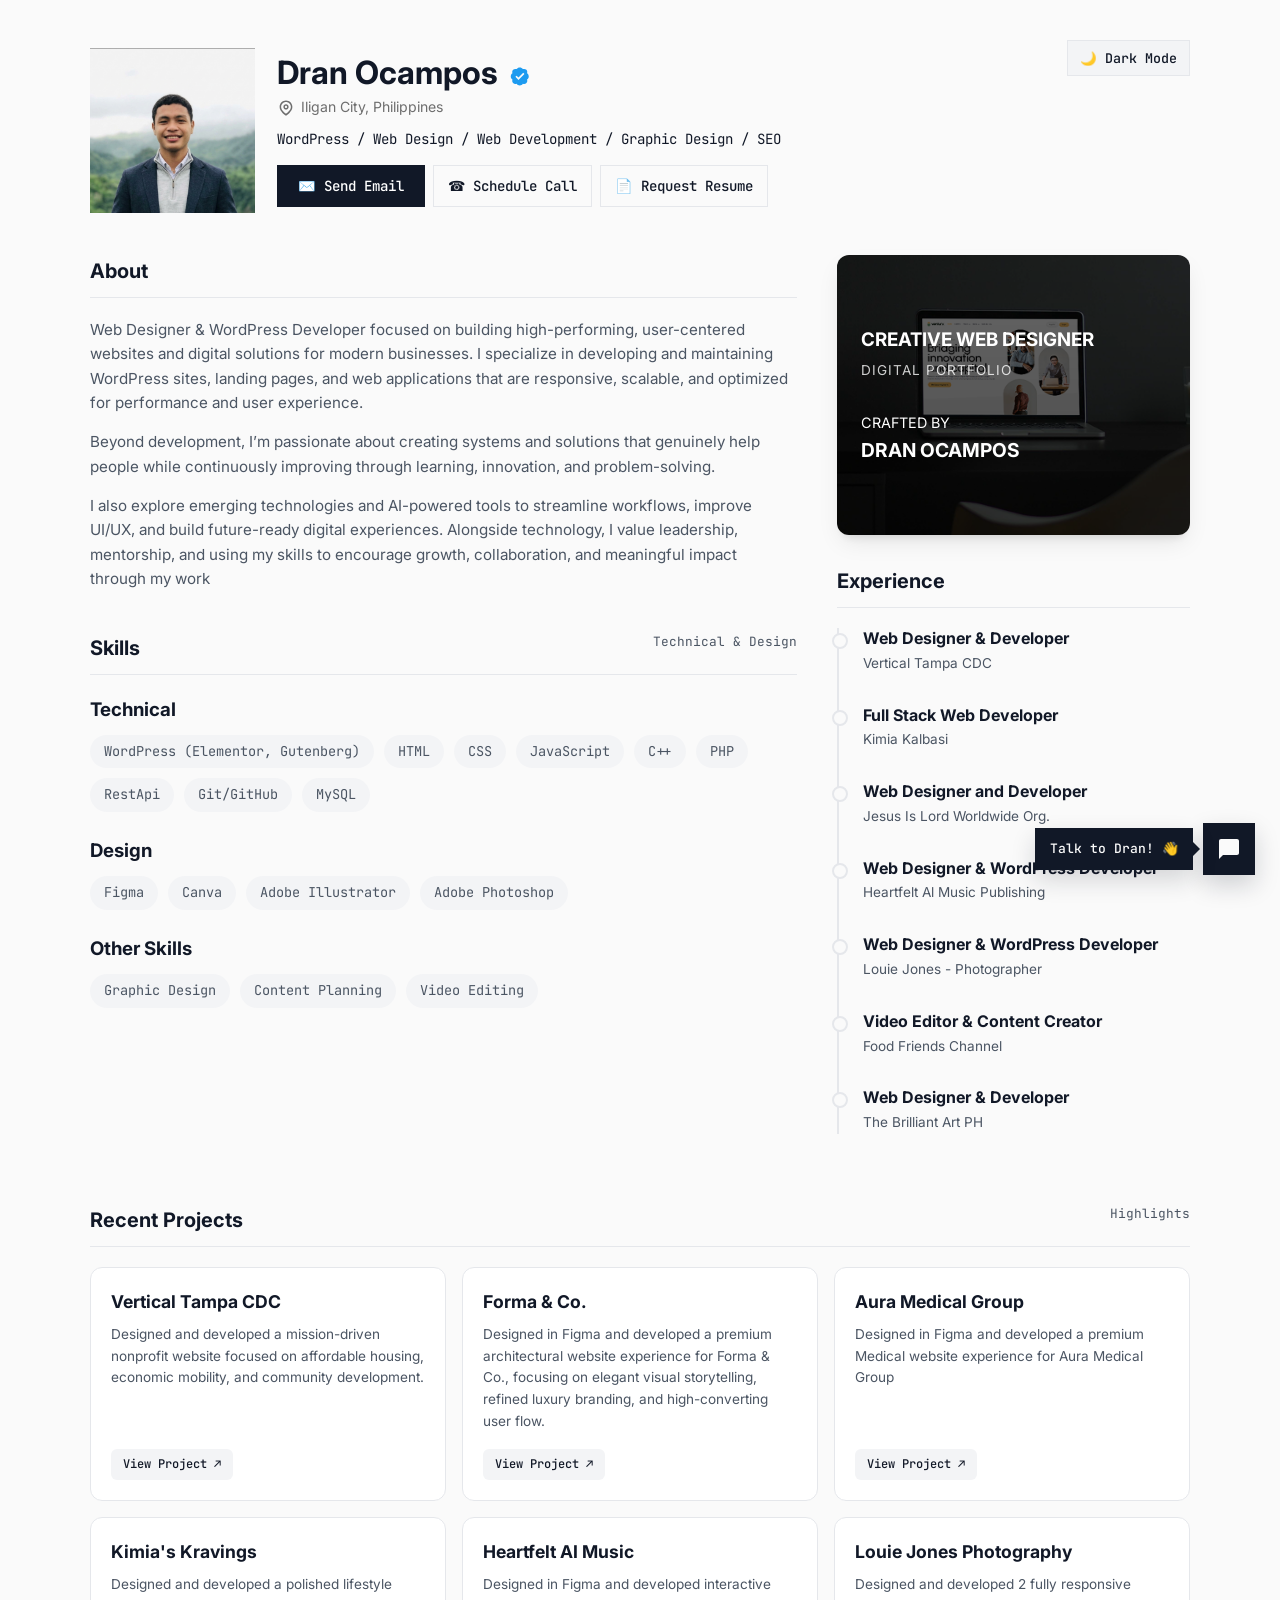
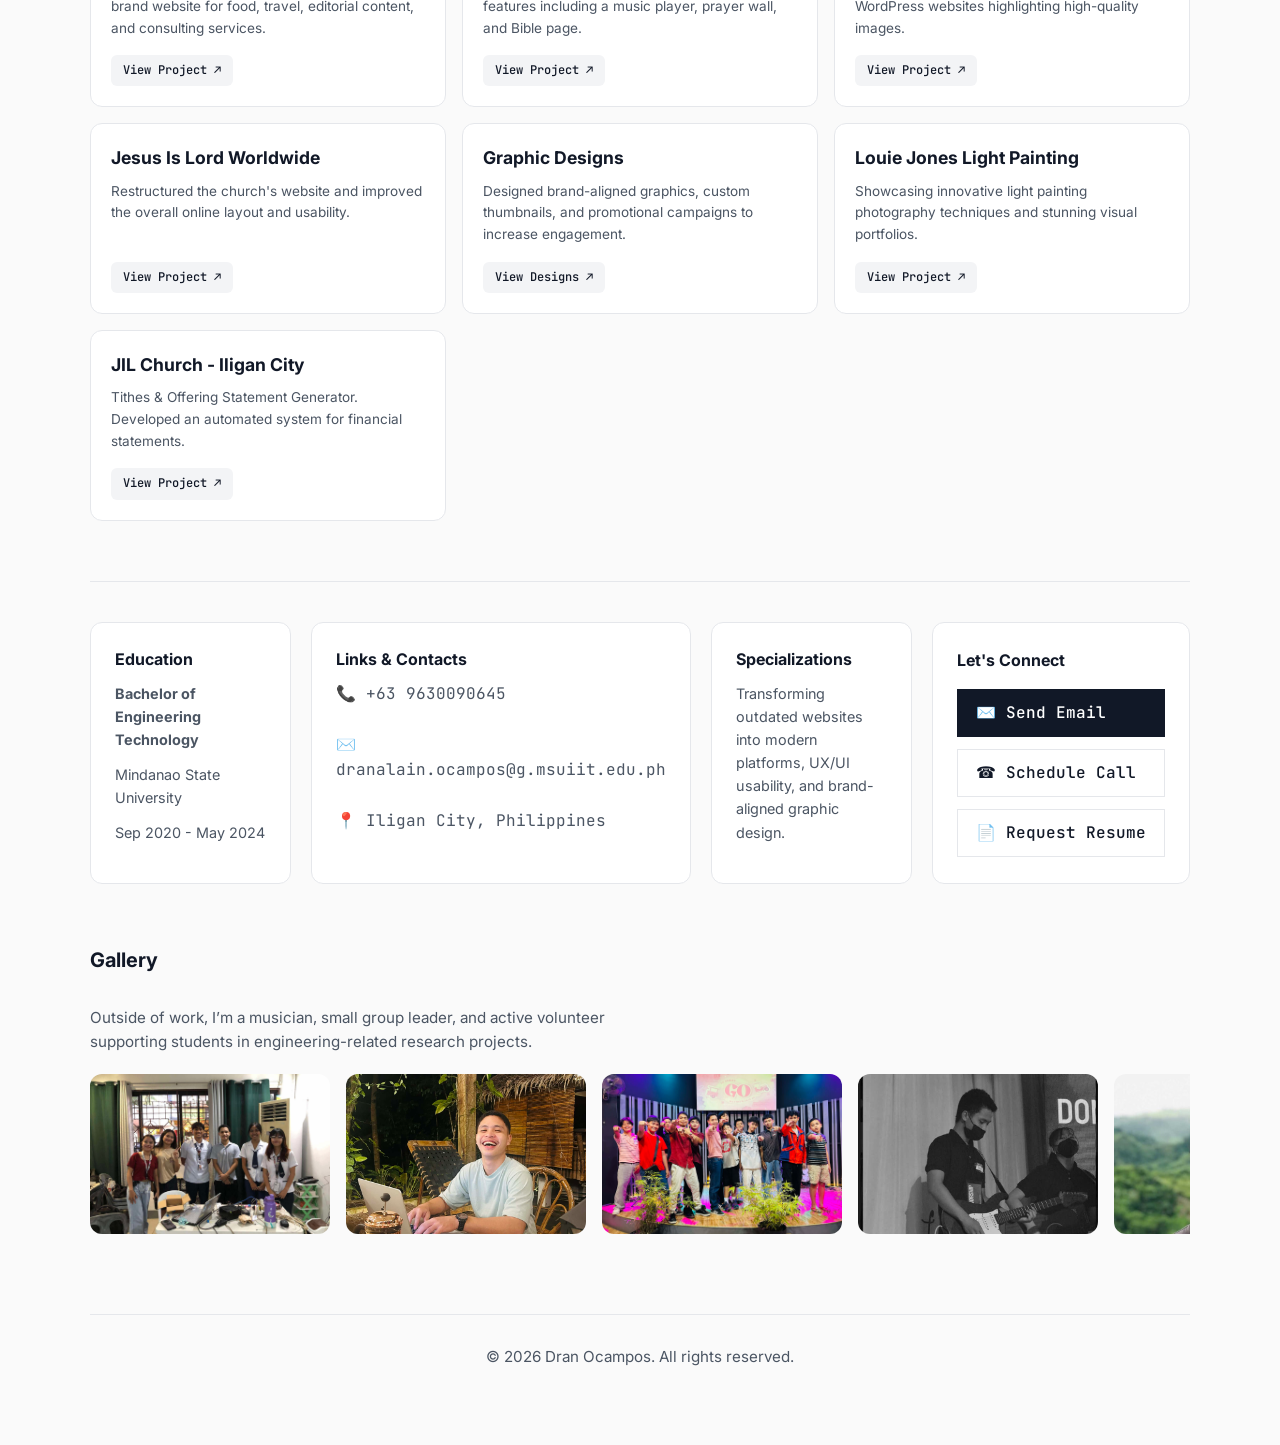
==== index.html @ 8424f21e "Update portfolio projects and experience" ====
<!doctype html>
<html lang="en" data-theme="light">
  <head>
    <meta charset="UTF-8" />
    <meta name="viewport" content="width=device-width, initial-scale=1.0" />
    <title>Dran Ocampos - Portfolio</title>
    <link rel="preconnect" href="https://fonts.googleapis.com" />
    <link rel="preconnect" href="https://fonts.gstatic.com" crossorigin />
    <link
      rel="stylesheet"
      href="https://fonts.googleapis.com/css2?family=Inter:wght@400;500;700&family=JetBrains+Mono:wght@400;500;700&display=swap"
    />
    <link rel="stylesheet" href="css/style.css" />
    <link rel="icon" type="image/png" href="favicon.png" />
    <style>
      /* --- Modal Styles --- */
      .modal {
        display: none;
        position: fixed;
        z-index: 2000;
        left: 0;
        top: 0;
        width: 100%;
        height: 100%;
        background-color: rgba(0, 0, 0, 0.6);
        backdrop-filter: blur(4px);
        align-items: center;
        justify-content: center;
      }
      .modal-content {
        background-color: #ffffff;
        color: #333333;
        margin: auto;
        padding: 24px;
        border-radius: 12px;
        width: 90%;
        max-width: 800px;
        box-shadow: 0 10px 25px rgba(0, 0, 0, 0.2);
        position: relative;
        animation: modalFadeIn 0.3s ease-out;
      }
      @keyframes modalFadeIn {
        from {
          opacity: 0;
          transform: translateY(-20px);
        }
        to {
          opacity: 1;
          transform: translateY(0);
        }
      }
      .close-modal {
        position: absolute;
        right: 20px;
        top: 15px;
        font-size: 28px;
        font-weight: 700;
        cursor: pointer;
        color: #888;
        transition: color 0.2s;
      }
      .close-modal:hover {
        color: #111;
      }
      .pdf-container {
        margin: 20px 0;
        border: 1px solid #eaeaea;
        border-radius: 8px;
        overflow: hidden;
        background: #f9f9f9;
      }
      .modal-actions {
        display: flex;
        justify-content: center;
        margin-top: 15px;
      }

      /* Dark mode support for modal */
      [data-theme="dark"] .modal-content {
        background-color: #1e1e1e;
        color: #f1f1f1;
        border: 1px solid #333;
      }
      [data-theme="dark"] .close-modal {
        color: #aaa;
      }
      [data-theme="dark"] .close-modal:hover {
        color: #fff;
      }
      [data-theme="dark"] .pdf-container {
        border-color: #333;
      }

      /* --- MOBILE RESPONSIVENESS FIXES --- */
      @media (max-width: 768px) {
        /* 1. Profile Header - Match Reference Image Layout */
        .header-profile {
          display: flex !important;
          flex-direction: row !important;
          align-items: flex-start !important;
          text-align: left !important;
          padding: 45px 15px 20px 15px !important; /* Top padding for theme button */
          position: relative !important;
          gap: 15px !important;
        }

        .theme-toggle {
          position: absolute !important;
          top: 10px !important;
          right: 15px !important;
          font-size: 12px !important;
          padding: 6px 10px !important;
        }

        #profile-pic {
          width: 110px !important;
          height: 110px !important;
          margin: 0 !important;
          flex-shrink: 0 !important;
          border-radius: 0 !important;
          object-fit: cover !important;
        }

        .profile-info {
          flex: 1 !important;
          display: flex !important;
          flex-direction: column !important;
          min-width: 0 !important; /* Prevent text from blowing out the flex container */
        }

        .profile-info h1 {
          font-size: 1.4rem !important;
          margin: 0 0 4px 0 !important;
          display: flex !important;
          align-items: center !important;
          gap: 4px !important;
          flex-wrap: wrap !important;
        }

        .location-container {
          justify-content: flex-start !important;
          font-size: 0.85rem !important;
          margin-bottom: 6px !important;
        }

        .titles {
          font-size: 0.8rem !important;
          margin-bottom: 12px !important;
          line-height: 1.4 !important;
        }

        /* Buttons matching the image flow */
        .action-buttons {
          display: flex !important;
          flex-direction: row !important;
          flex-wrap: wrap !important; /* Wrap them neatly if screen is tiny */
          gap: 6px !important;
          margin: 0 !important;
          width: 100% !important;
          justify-content: flex-start !important;
        }

        .action-buttons .btn {
          width: auto !important;
          flex: 1 1 auto !important;
          font-size: 0.75rem !important;
          padding: 6px 10px !important;
          white-space: nowrap !important;
          display: flex !important;
          align-items: center !important;
          justify-content: center !important;
        }

        /* 2. Chatbot Mobile Fixes */
        #chat-widget-wrapper {
          bottom: 15px !important;
          right: 15px !important;
        }

        #chat-container {
          position: fixed !important;
          width: calc(100% - 30px) !important;
          right: 15px !important;
          left: 15px !important;
          bottom: 80px !important;
          height: 60vh !important;
          max-height: 450px !important;
          border-radius: 12px !important;
          box-shadow: 0 5px 25px rgba(0, 0, 0, 0.2) !important;
        }

        #chat-container[style*="display: block"] {
          display: flex !important;
          flex-direction: column !important;
        }

        #chat-box {
          flex: 1 !important;
          overflow-y: auto !important;
          padding: 15px !important;
        }

        #chat-input-area {
          display: flex !important;
          padding: 10px !important;
          background: #fff !important;
          border-radius: 0 0 12px 12px !important;
        }

        #chat-input-area input {
          flex: 1 !important;
          width: 100% !important;
        }

        /* 3. General Grid Responsiveness */
        .main-grid {
          display: flex !important;
          flex-direction: column !important;
          gap: 30px !important;
        }

        .projects-grid,
        .bottom-grid,
        .gallery {
          display: grid !important;
          grid-template-columns: 1fr !important;
          gap: 20px !important;
        }
      }
    </style>
  </head>
  <body>
    <div class="container">
      <header class="header-profile animate-up">
        <button class="theme-toggle" id="theme-btn" onclick="toggleTheme()">
          🌙 Dark Mode
        </button>

        <img
          src="images/profile2.png"
          id="profile-pic"
          alt="Dran Ocampos"
          class="profile-img"
        />

        <div class="profile-info">
          <h1>
            <span class="name">Dran Ocampos</span>
            <span class="verified-badge">
              <svg
                viewBox="0 0 24 24"
                aria-label="Verified account"
                class="badge-icon"
              >
                <g>
                  <path
                    d="M22.5 12.5c0-1.58-.8-2.95-2.03-3.76.54-1.48.27-3.13-.8-4.2s-2.72-1.34-4.2-.8c-.82-1.23-2.18-2.03-3.76-2.03s-2.95.8-3.76 2.03c-1.48-.54-3.13-.27-4.2.8s-1.34 2.72-.8 4.2c-1.23.82-2.03 2.18-2.03 3.76s.8 2.95 2.03 3.76c-.54 1.48-.27 3.13.8 4.2s2.72 1.34 4.2.8c.82 1.23 2.18 2.03 3.76 2.03s2.95-.8 3.76-2.03c1.48.54 3.13.27 4.2-.8s1.34-2.72.8-4.2c1.23-.82 2.03-2.18 2.03-3.76zm-12.33 4.22l-3.69-3.69 1.42-1.42 2.27 2.27 5.73-5.73 1.42 1.42-7.15 7.15z"
                  ></path>
                </g>
              </svg>
            </span>
          </h1>
          <div class="location-container">
            <svg viewBox="0 0 24 24" class="location-icon">
              <g>
                <path
                  d="M12 7c-1.93 0-3.5 1.57-3.5 3.5S10.07 14 12 14s3.5-1.57 3.5-3.5S13.93 7 12 7zm0 5c-.827 0-1.5-.673-1.5-1.5S11.173 9 12 9s1.5.673 1.5 1.5S12.827 12 12 12zm0-10c-4.687 0-8.5 3.813-8.5 8.5 0 5.967 7.661 11.147 7.986 11.363l.514.341.514-.341c.325-.216 7.986-5.396 7.986-11.363C20.5 5.813 16.687 2 12 2zm0 17.582c-1.916-1.44-6.5-5.208-6.5-9.082 0-3.584 2.916-6.5 6.5-6.5s6.5 2.916 6.5 6.5c0 3.874-4.584 7.642-6.5 9.082z"
                ></path>
              </g>
            </svg>
            <span>Iligan City, Philippines</span>
          </div>
          <div class="titles">
            WordPress / Web Design / Web Development / Graphic Design / SEO
          </div>

          <div class="action-buttons">
            <button
              class="btn btn-primary"
              onclick="
                window.location.href =
                  'mailto:dranalain.ocampos@g.msuiit.edu.ph'
              "
            >
              ✉️ Send Email
            </button>

            <button
              class="btn btn-outline"
              onclick="
                window.open('https://cal.com/dran-ocampos-n5j36a/30min?overlayCalendar=true')
              "
            >
              &#9742; Schedule Call
            </button>

            <button class="btn btn-outline" onclick="openResumeModal()">
              📄 Request Resume
            </button>
          </div>
        </div>
      </header>

      <main class="main-grid">
        <div class="left-col animate-up delay-1">
          <h2 class="section-title">About</h2>
          <p>
            Web Designer & WordPress Developer focused on building
            high-performing, user-centered websites and digital solutions for
            modern businesses. I specialize in developing and maintaining
            WordPress sites, landing pages, and web applications that are
            responsive, scalable, and optimized for performance and user
            experience.
          </p>
          <p>
            Beyond development, I’m passionate about creating systems and
            solutions that genuinely help people while continuously improving
            through learning, innovation, and problem-solving.
          </p>
          <p>
            I also explore emerging technologies and AI-powered tools to
            streamline workflows, improve UI/UX, and build future-ready digital
            experiences. Alongside technology, I value leadership, mentorship,
            and using my skills to encourage growth, collaboration, and
            meaningful impact through my work
          </p>
          <br />

          <h2 class="section-title">
            Skills <span class="view-all">Technical & Design</span>
          </h2>
          <h3>Technical</h3>
          <div class="tags-container">
            <span class="tag">WordPress (Elementor, Gutenberg)</span>
            <span class="tag">HTML</span>
            <span class="tag">CSS</span>
            <span class="tag">JavaScript</span>
            <span class="tag">C++</span>
            <span class="tag">PHP </span>
            <span class="tag">RestApi</span>
            <span class="tag">Git/GitHub</span>
            <span class="tag">MySQL</span>
          </div>

          <h3>Design</h3>
          <div class="tags-container">
            <span class="tag">Figma</span>
            <span class="tag">Canva</span>
            <span class="tag">Adobe Illustrator</span>
            <span class="tag">Adobe Photoshop</span>
          </div>

          <h3>Other Skills</h3>
          <div class="tags-container">
            <span class="tag">Graphic Design</span>
            <span class="tag">Content Planning</span>
            <span class="tag">Video Editing</span>
          </div>
        </div>

        <div class="right-col animate-up delay-2">
          <div
            style="
              background-image:
                linear-gradient(rgba(0, 0, 0, 0.6), rgba(0, 0, 0, 0.7)),
                url(&quot;Rectangle 8 .png&quot;);
              background-size: cover;
              background-position: center;
              height: 280px;
              display: flex;
              flex-direction: column;
              justify-content: center;
              color: #ffffff;
              padding: 0 24px;
              border-radius: 12px;
              margin-bottom: 30px;
              box-shadow: var(--shadow-hover);
              transition: transform 0.3s ease;
            "
          >
            <h3 style="color: #ffffff; margin-bottom: 5px">
              CREATIVE WEB DESIGNER
            </h3>
            <p
              style="
                color: #ffffff;
                opacity: 0.8;
                font-size: 0.85rem;
                letter-spacing: 1px;
                margin-bottom: 30px;
              "
            >
              DIGITAL PORTFOLIO
            </p>

            <p style="color: #ffffff; font-size: 0.9rem; margin-bottom: 0">
              CRAFTED BY<br /><strong style="font-size: 1.2rem"
                >DRAN OCAMPOS</strong
              >
            </p>
          </div>

          <h2 class="section-title">Experience</h2>
          <div class="timeline">
            <div class="timeline-item">
              <div class="timeline-header">
                <h4>Web Designer &amp; Developer</h4>
              </div>
              <p>Vertical Tampa CDC</p>
            </div>
            <div class="timeline-item">
              <div class="timeline-header">
                <h4>Full Stack Web Developer</h4>
              </div>
              <p>Kimia Kalbasi</p>
            </div>
            <div class="timeline-item">
              <div class="timeline-header">
                <h4>Web Designer and Developer</h4>
              </div>
              <p>Jesus Is Lord Worldwide Org.</p>
            </div>
            <div class="timeline-item">
              <div class="timeline-header">
                <h4>Web Designer & WordPress Developer</h4>
              </div>
              <p>Heartfelt Al Music Publishing</p>
            </div>
            <div class="timeline-item">
              <div class="timeline-header">
                <h4>Web Designer & WordPress Developer</h4>
              </div>
              <p>Louie Jones - Photographer</p>
            </div>
            <div class="timeline-item">
              <div class="timeline-header">
                <h4>Video Editor & Content Creator</h4>
              </div>
              <p>Food Friends Channel</p>
            </div>
            <div class="timeline-item">
              <div class="timeline-header">
                <h4>Web Designer &amp; Developer</h4>
              </div>
              <p>The Brilliant Art PH</p>
            </div>
          </div>
        </div>
      </main>

      <section class="full-width-section animate-up delay-3">
        <h2 class="section-title">
          Recent Projects <span class="view-all">Highlights</span>
        </h2>
        <div class="projects-grid">
          <a
            href="https://verticaltampacdc.com/"
            target="_blank"
            class="project-card"
          >
            <h4>Vertical Tampa CDC</h4>
            <p>
              Designed and developed a mission-driven nonprofit website focused
              on affordable housing, economic mobility, and community
              development.
            </p>
            <span class="project-link">View Project ↗</span>
          </a>

          <a
            href="https://forma-neon.vercel.app/"
            target="_blank"
            class="project-card"
          >
            <h4>Forma & Co.</h4>
            <p>
              Designed in Figma and developed a premium architectural website
              experience for Forma & Co., focusing on elegant visual
              storytelling, refined luxury branding, and high-converting user
              flow.
            </p>
            <span class="project-link">View Project ↗</span>
          </a>

          <a
            href="https://auramedicalgroup.vercel.app/"
            target="_blank"
            class="project-card"
          >
            <h4>Aura Medical Group</h4>
            <p>
              Designed in Figma and developed a premium Medical website
              experience for Aura Medical Group
            </p>
            <span class="project-link">View Project ↗</span>
          </a>

          <a
            href="https://www.kimiaskravings.com/"
            target="_blank"
            class="project-card"
          >
            <h4>Kimia's Kravings</h4>
            <p>
              Designed and developed a polished lifestyle brand website for
              food, travel, editorial content, and consulting services.
            </p>
            <span class="project-link">View Project ↗</span>
          </a>

          <a
            href="https://heart-feltpublishing.com/"
            target="_blank"
            class="project-card"
          >
            <h4>Heartfelt AI Music</h4>
            <p>
              Designed in Figma and developed interactive features including a
              music player, prayer wall, and Bible page.
            </p>
            <span class="project-link">View Project ↗</span>
          </a>

          <a
            href="https://louiejonesphotography.com/"
            target="_blank"
            class="project-card"
          >
            <h4>Louie Jones Photography</h4>
            <p>
              Designed and developed 2 fully responsive WordPress websites
              highlighting high-quality images.
            </p>
            <span class="project-link">View Project ↗</span>
          </a>

          <a
            href="https://jilworldwide.org/"
            target="_blank"
            class="project-card"
          >
            <h4>Jesus Is Lord Worldwide</h4>
            <p>
              Restructured the church's website and improved the overall online
              layout and usability.
            </p>
            <span class="project-link">View Project ↗</span>
          </a>

          <a href="graphicdesign.html" target="_blank" class="project-card">
            <h4>Graphic Designs</h4>
            <p>
              Designed brand-aligned graphics, custom thumbnails, and
              promotional campaigns to increase engagement.
            </p>
            <span class="project-link">View Designs ↗</span>
          </a>

          <a
            href="https://louiejones.com/collections"
            target="_blank"
            class="project-card"
          >
            <h4>Louie Jones Light Painting</h4>
            <p>
              Showcasing innovative light painting photography techniques and
              stunning visual portfolios.
            </p>
            <span class="project-link">View Project ↗</span>
          </a>

          <a
            href="https://dranocampo.com/"
            target="_blank"
            class="project-card"
          >
            <h4>JIL Church - Iligan City</h4>
            <p>
              Tithes & Offering Statement Generator. Developed an automated
              system for financial statements.
            </p>
            <span class="project-link">View Project ↗</span>
          </a>
        </div>
      </section>

      <div class="bottom-grid animate-up delay-4">
        <div class="bottom-card">
          <h4>Education</h4>
          <ul>
            <li><strong>Bachelor of Engineering Technology</strong></li>
            <li>Mindanao State University</li>
            <li>Sep 2020 - May 2024</li>
          </ul>
        </div>
        <div class="bottom-card">
          <h4>Links & Contacts</h4>
          <ul class="bottom-contact-list">
            <li>📞 +63 9630090645</li>
            <li>
              <a href="mailto:dranalain.ocampos@g.msuiit.edu.ph"
                >✉️ dranalain.ocampos@g.msuiit.edu.ph</a
              >
            </li>
            <li>📍 Iligan City, Philippines</li>
          </ul>
        </div>
        <div class="bottom-card">
          <h4>Specializations</h4>
          <p style="font-size: 0.9rem; margin-top: 10px">
            Transforming outdated websites into modern platforms, UX/UI
            usability, and brand-aligned graphic design.
          </p>
        </div>
        <div
          class="bottom-card"
          style="display: flex; flex-direction: column; justify-content: center"
        >
          <h4 style="margin-bottom: 15px">Let's Connect</h4>
          <div class="bottom-connect-actions">
            <button
              class="btn btn-primary"
              onclick="
                window.location.href =
                  'mailto:dranalain.ocampos@g.msuiit.edu.ph'
              "
            >
              ✉️ Send Email
            </button>

            <button
              class="btn btn-outline"
              onclick="
                window.open('https://cal.com/dran-ocampos-n5j36a/30min?overlayCalendar=true')
              "
            >
              &#9742; Schedule Call
            </button>

            <button class="btn btn-outline" onclick="openResumeModal()">
              📄 Request Resume
            </button>
          </div>
        </div>
      </div>

      <div class="animate-up delay-4">
        <h2 class="section-title" style="margin-top: 60px; border: none">
          Gallery
        </h2>
        <p>
          Outside of work, I’m a musician, small group leader, and active
          volunteer <br />supporting students in engineering-related research
          projects.
        </p>
        <div class="gallery">
          <img
            src="images/gallery1.jpeg"
            alt="Project 1"
            class="gallery-item"
            style="object-fit: cover"
          />
          <img
            src="images/gallery2.jpeg"
            alt="Project 2"
            class="gallery-item"
            style="object-fit: cover"
          />
          <img
            src="images/gallery3.jpeg"
            alt="Project 3"
            class="gallery-item"
            style="object-fit: cover"
          />
          <img
            src="images/gallery4.jpg"
            alt="Project 4"
            class="gallery-item"
            style="object-fit: cover"
          />
          <img
            src="images/gallery5.jpg"
            alt="Project 5"
            class="gallery-item"
            style="object-fit: cover"
          />
        </div>
      </div>

      <footer class="animate-up delay-4">
        <p>&copy; 2026 Dran Ocampos. All rights reserved.</p>
      </footer>
    </div>
    <div id="chat-widget-wrapper">
      <div id="chat-cta">Talk to Dran! 👋</div>
      <button id="chat-widget-button">
        <svg viewBox="0 0 24 24" fill="currentColor">
          <path
            d="M20 2H4c-1.1 0-2 .9-2 2v18l4-4h14c1.1 0 2-.9 2-2V4c0-1.1-.9-2-2-2z"
          ></path>
        </svg>
      </button>
    </div>

    <div id="chat-container">
      <div id="chat-header">
        <div class="chat-header-copy">
          <span>Dran's AI Assistant</span>
          <small>Ask about skills, projects, and experience</small>
        </div>
        <button id="close-chat-btn">✖</button>
      </div>
      <div id="chat-box">
        <div class="message bot">
          Hi! I’m the AI assistant for Dran Ocampos. Feel free to ask me about
          his web design experience, skills, and projects. I can also share
          insights about his life beyond work—his hobbies like music and
          volunteering, as well as his goals in growing as a designer and
          building impactful digital experiences.
        </div>
      </div>
      <div id="chat-input-area">
        <input
          type="text"
          id="chat-input"
          placeholder="Type a message..."
          autocomplete="off"
        />
        <button id="send-btn">Send</button>
      </div>
    </div>

    <div id="resumeModal" class="modal">
      <div class="modal-content" style="max-width: 420px; text-align: center">
        <span class="close-modal" onclick="closeResumeModal()">&times;</span>
        <h2 style="margin-top: 0">Request Sent</h2>
        <p style="margin-bottom: 0">Request is sent to Dran Ocampos.</p>
        <div class="modal-actions">
          <button class="btn btn-primary" onclick="closeResumeModal()">
            OK
          </button>
        </div>
      </div>
    </div>

    <script>
      function openResumeModal() {
        document.getElementById("resumeModal").style.display = "flex";
      }

      function closeResumeModal() {
        document.getElementById("resumeModal").style.display = "none";
      }

      // Close modal if user clicks outside of the modal content
      window.onclick = function (event) {
        var modal = document.getElementById("resumeModal");
        if (event.target === modal) {
          closeResumeModal();
        }
      };
    </script>

    <script src="js/script.js"></script>
  </body>
</html>
---- css/style.css ----
/* CSS Variables for Light/Dark Mode */
:root {
 --bg-color: #fafafa;
 --text-main: #111827;
 --text-muted: #4b5563;
 --border-color: #e5e7eb;
 --card-bg: #ffffff;
 --tag-bg: #f3f4f6;
 --btn-bg: #111827;
 --btn-text: #ffffff;
 --btn-outline: #e5e7eb;
 --btn-outline-text: #111827;
 --accent-color: #2563eb;
 --font-sans: "Inter", sans-serif;
 --font-mono: "JetBrains Mono", monospace;
 --shadow-hover:
   0 10px 25px -5px rgba(0, 0, 0, 0.1),
   0 8px 10px -6px rgba(0, 0, 0, 0.1);
}


[data-theme="dark"] {
 --bg-color: #0f1115;
 --text-main: #f9fafb;
 --text-muted: #9ca3af;
 --border-color: #1f2937;
 --card-bg: #111418;
 --tag-bg: #1f2937;
 --btn-bg: #f9fafb;
 --btn-text: #111827;
 --btn-outline: #374151;
 --btn-outline-text: #f9fafb;
 --accent-color: #3b82f6;
 --shadow-hover:
   0 10px 25px -5px rgba(0, 0, 0, 0.5),
   0 8px 10px -6px rgba(0, 0, 0, 0.5);
}


/* Base Resets */
* {
 box-sizing: border-box;
 margin: 0;
 padding: 0;
 transition:
   background-color 0.4s ease,
   color 0.4s ease,
   border-color 0.4s ease;
}


body {
 font-family: var(--font-sans);
 font-weight: 400;
 background-color: var(--bg-color);
 color: var(--text-main);
 line-height: 1.6;
 padding: 40px 20px;
 overflow-x: hidden;
}


.container {
 max-width: 1100px;
 margin: 0 auto;
}


a {
 color: var(--text-main);
 text-decoration: none;
}


h1,
h2,
h3,
h4 {
 font-family: var(--font-sans);
 font-weight: 700;
 color: var(--text-main);
 margin-bottom: 10px;
}


p {
 line-height: 1.6;
 color: var(--text-muted);
 margin-bottom: 15px;
 font-size: 0.95rem;
}


/* Animations */
@keyframes fadeInUp {
 from {
   opacity: 0;
   transform: translateY(30px);
 }
 to {
   opacity: 1;
   transform: translateY(0);
 }
}


.animate-up {
 animation: fadeInUp 0.8s cubic-bezier(0.16, 1, 0.3, 1) forwards;
 opacity: 0;
}


.delay-1 {
 animation-delay: 0.1s;
}
.delay-2 {
 animation-delay: 0.2s;
}
.delay-3 {
 animation-delay: 0.3s;
}
.delay-4 {
 animation-delay: 0.4s;
}


/* Utility Classes */
.section-title {
 font-size: 1.25rem;
 font-weight: 700;
 margin-bottom: 20px;
 border-bottom: 1px solid var(--border-color);
 padding-bottom: 10px;
 display: flex;
 justify-content: space-between;
}
.view-all {
 font-family: var(--font-mono);
 font-size: 0.8rem;
 color: var(--text-muted);
 font-weight: 400;
}


/* Buttons */
.btn {
 font-family: var(--font-mono);
 padding: 10px 20px;
 border-radius: 0;
 font-size: 0.9rem;
 font-weight: 500;
 cursor: pointer;
 border: 1px solid transparent;
 display: inline-flex;
 align-items: center;
 justify-content: center;
 transition: all 0.3s ease;
}
.btn-primary {
 background-color: var(--btn-bg);
 color: var(--btn-text);
}
.btn-primary:hover {
 transform: translateY(-2px);
 box-shadow: 0 4px 12px rgba(0, 0, 0, 0.15);
 opacity: 0.9;
}
.btn-outline {
 background-color: transparent;
 border-color: var(--btn-outline);
 color: var(--btn-outline-text);
}
.btn-outline:hover {
 border-color: var(--text-main);
 transform: translateY(-2px);
}


/* Header Profile Area */
.header-profile {
 display: flex;
 align-items: center;
 gap: 22px;
 margin-bottom: 42px;
 position: relative;
 padding: 8px 0 0;
}
.profile-img {
 width: 165px;
 height: 165px;
 border-radius: 0;
 object-fit: cover;
 background-color: var(--border-color);
 transition: transform 0.5s ease;
 flex-shrink: 0;
}
.profile-img:hover {
 transform: scale(1.05) rotate(-2deg);
}
.profile-info {
 max-width: 620px;
 padding-top: 2px;
}
.profile-info h1 {
 font-size: 2rem;
 display: flex;
 align-items: center;
 gap: 8px;
 margin-bottom: 6px;
 line-height: 1.08;
}
.profile-info .location {
 color: var(--text-muted);
 font-size: 0.95rem;
 margin-bottom: 8px;
}
.profile-info .titles {
 font-family: var(--font-mono);
 font-weight: 400;
 margin-bottom: 16px;
 font-size: 0.88rem;
 line-height: 1.45;
 max-width: 620px;
}
.action-buttons {
 display: flex;
 gap: 8px;
 flex-wrap: wrap;
 align-items: center;
}
.action-buttons .btn {
 min-height: 42px;
 padding: 0 14px;
 font-size: 0.88rem;
}
.action-buttons .btn-primary {
 min-width: 148px;
}
.action-buttons .btn-outline {
 min-width: 138px;
}


/* Theme Toggle */
.theme-toggle {
 font-family: var(--font-mono);
 position: absolute;
 top: 0;
 right: 0;
 background: var(--tag-bg);
 border: 1px solid var(--border-color);
 color: var(--text-main);
 padding: 8px 12px;
 border-radius: 0;
 cursor: pointer;
 font-weight: 500;
 transition: all 0.3s ease;
}
.theme-toggle:hover {
 background: var(--border-color);
 transform: scale(1.05);
}


/* Main Grid Layout */
.main-grid {
 display: grid;
 grid-template-columns: 2fr 1fr;
 gap: 40px;
}


/* Cards & Tags */
.tags-container {
 display: flex;
 flex-wrap: wrap;
 gap: 10px;
 margin-bottom: 24px;
}
.tag {
 font-family: var(--font-mono);
 background-color: var(--tag-bg);
 color: var(--text-muted);
 padding: 6px 14px;
 border-radius: 999px;
 font-size: 0.85rem;
 transition: all 0.3s cubic-bezier(0.25, 0.8, 0.25, 1);
 cursor: default;
}
.tag:hover {
 background-color: var(--accent-color);
 color: white;
 transform: translateY(-3px) scale(1.05);
 box-shadow: 0 4px 10px rgba(37, 99, 235, 0.3);
}


/* Full Width Projects Grid */
.full-width-section {
 margin-top: 40px;
}
.projects-grid {
 display: grid;
 grid-template-columns: repeat(3, 1fr);
 gap: 16px;
}
.project-card {
 border: 1px solid var(--border-color);
 padding: 20px;
 border-radius: 12px;
 background-color: var(--card-bg);
 display: flex;
 flex-direction: column;
 text-decoration: none;
 color: inherit;
 transition: all 0.4s cubic-bezier(0.16, 1, 0.3, 1);
 position: relative;
 overflow: hidden;
}
.project-card::before {
 content: "";
 position: absolute;
 top: 0;
 left: 0;
 width: 100%;
 height: 3px;
 background: var(--accent-color);
 transform: scaleX(0);
 transform-origin: left;
 transition: transform 0.4s ease;
}
.project-card:hover {
 transform: translateY(-6px);
 box-shadow: var(--shadow-hover);
 border-color: transparent;
}
.project-card:hover::before {
 transform: scaleX(1);
}
.project-card h4 {
 margin-bottom: 8px;
 color: var(--text-main);
 font-size: 1.1rem;
}
.project-card p {
 font-size: 0.85rem;
 margin-bottom: 16px;
 color: var(--text-muted);
 flex-grow: 1;
}
.project-link {
 font-family: var(--font-mono);
 align-self: flex-start;
 display: inline-block;
 background: var(--tag-bg);
 padding: 6px 12px;
 border-radius: 6px;
 font-size: 0.75rem;
 color: var(--text-main);
 font-weight: 500;
 transition: background 0.3s;
}
.project-card:hover .project-link {
 background: var(--text-main);
 color: var(--bg-color);
}


/* Timeline (Experience) */
.timeline {
 position: relative;
 padding-left: 24px;
 border-left: 2px solid var(--border-color);
 margin-top: 10px;
}
.timeline-item {
 position: relative;
 margin-bottom: 30px;
 transition: transform 0.3s ease;
}
.timeline-item:hover {
 transform: translateX(5px);
}
.timeline-item::before {
 content: "";
 position: absolute;
 left: -31px;
 top: 5px;
 width: 12px;
 height: 12px;
 border-radius: 50%;
 background-color: var(--bg-color);
 border: 2px solid var(--border-color);
 transition: all 0.3s ease;
}
.timeline-header {
 display: flex;
 justify-content: space-between;
 align-items: flex-start;
 gap: 12px;
 margin-bottom: 4px;
}
.timeline-item h4 {
 margin-bottom: 0;
 font-size: 1rem;
 line-height: 1.3;
}
.timeline-item p {
 font-size: 0.85rem;
 margin-bottom: 0;
 color: var(--text-muted);
}
.timeline-date {
 font-family: var(--font-mono);
 font-size: 0.8rem;
 color: var(--text-muted);
 font-weight: 500;
 white-space: nowrap;
 margin-top: 2px;
}


/* Bottom Grid Section */
.bottom-grid {
 display: grid;
 grid-template-columns: repeat(4, 1fr);
 gap: 20px;
 margin-top: 60px;
 border-top: 1px solid var(--border-color);
 padding-top: 40px;
}
.bottom-card {
 border: 1px solid var(--border-color);
 padding: 24px;
 border-radius: 12px;
 background-color: var(--card-bg);
 transition: all 0.3s ease;
}
.bottom-card:hover {
 box-shadow: var(--shadow-hover);
 transform: translateY(-3px);
}
.bottom-card ul {
 list-style: none;
}
.bottom-card li {
 margin-bottom: 12px;
 font-size: 0.9rem;
 color: var(--text-muted);
 transition: color 0.2s;
}
.bottom-card li a {
 color: var(--text-muted);
 transition: color 0.2s;
}
.bottom-card li a:hover {
 color: var(--accent-color);
}
.bottom-contact-list {
 display: flex;
 flex-direction: column;
 gap: 14px;
}
.bottom-contact-list li,
.bottom-contact-list li a {
 font-family: var(--font-mono);
 font-size: 1rem;
 line-height: 1.55;
}
.bottom-connect-actions {
 display: flex;
 flex-direction: column;
 gap: 12px;
}
.bottom-connect-actions .btn {
 width: 100%;
 justify-content: flex-start;
 min-height: 48px;
 padding: 0 18px;
 font-size: 1rem;
 white-space: nowrap;
 }


/* Gallery */
.gallery {
 display: flex;
 gap: 16px;
 margin-top: 20px;
 overflow-x: auto;
 padding-bottom: 20px;
 scrollbar-width: thin;
}
.gallery::-webkit-scrollbar {
 height: 8px;
}
.gallery::-webkit-scrollbar-track {
 background: var(--bg-color);
}
.gallery::-webkit-scrollbar-thumb {
 background: var(--border-color);
 border-radius: 4px;
}


.gallery .gallery-item {
 width: 240px;
 height: 160px;
 background: var(--border-color);
 border-radius: 12px;
 flex-shrink: 0;
 display: flex;
 align-items: center;
 justify-content: center;
 color: var(--text-muted);
 font-size: 0.9rem;
 transition: all 0.4s ease;
 cursor: pointer;
}
.gallery .gallery-item:hover {
 transform: scale(1.05);
 box-shadow: var(--shadow-hover);
}


/* Basic Footer Styling added for formatting */
footer {
 text-align: center;
 margin-top: 60px;
 padding-top: 30px;
 border-top: 1px solid var(--border-color);
 color: var(--text-muted);
 font-size: 0.9rem;
 padding-bottom: 20px;
}


/* Responsive adjustments */
@media (max-width: 900px) {
 .main-grid {
   grid-template-columns: 1fr;
 }
 .bottom-grid {
   grid-template-columns: 1fr 1fr;
 }
 .theme-toggle {
   position: relative;
   margin-bottom: 20px;
   align-self: flex-start;
 }
 .header-profile {
   flex-direction: column;
   align-items: flex-start;
 }
 .projects-grid {
   grid-template-columns: 1fr 1fr;
 }
}
@media (max-width: 600px) {
 .projects-grid {
   grid-template-columns: 1fr;
 }
 .bottom-grid {
   grid-template-columns: 1fr;
 }
 .timeline-header {
   flex-direction: column;
   gap: 4px;
 }
 .timeline-date {
   margin-top: 0;
 }
}
/* Wrapper for the button and CTA */
#chat-widget-wrapper {
    position: fixed;
    bottom: 25px;
    right: 25px;
    display: flex;
    align-items: center;
    gap: 10px;
    z-index: 9999;
}

/* The "Talk to Dran!" CTA Bubble */
#chat-cta {
    background: var(--text-main);
    color: var(--bg-color);
    padding: 10px 14px;
    border: 1px solid var(--text-main);
    border-radius: 0;
    box-shadow: 0 10px 24px rgba(17, 24, 39, 0.16);
    font-size: 13px;
    font-family: var(--font-mono);
    font-weight: 500;
    position: relative;
    white-space: nowrap;
    animation: bounce 2s infinite; /* Make it float slightly */
}

/* The little triangle pointing to the button */
#chat-cta::after {
    content: '';
    position: absolute;
    right: -7px;
    top: 50%;
    transform: translateY(-50%);
    border-width: 7px 0 7px 7px;
    border-style: solid;
    border-color: transparent transparent transparent var(--text-main);
}
#chat-cta::before {
    content: '';
    position: absolute;
    right: -8px;
    top: 50%;
    transform: translateY(-50%);
    border-width: 8px 0 8px 8px;
    border-style: solid;
    border-color: transparent transparent transparent var(--text-main);
}

/* Simple bouncing animation for the CTA */
@keyframes bounce {
    0%, 100% { transform: translateY(0); }
    50% { transform: translateY(-5px); }
}

#chat-widget-button {
    width: 52px;
    height: 52px;
    border-radius: 0;
    background: var(--text-main);
    color: var(--bg-color);
    border: 1px solid var(--text-main);
    cursor: pointer;
    box-shadow: 0 10px 24px rgba(17, 24, 39, 0.18);
    display: flex;
    justify-content: center;
    align-items: center;
    transition: transform 0.2s, background-color 0.2s ease, color 0.2s ease;
}

#chat-widget-button:hover { 
    transform: translateY(-2px);
    background: var(--accent-color);
    border-color: var(--accent-color);
}
#chat-widget-button svg { width: 24px; height: 24px; }

/* The Chat Container - Updated to be hidden initially */
#chat-container {
    display: none; /* 👈 Hidden by default */
    position: fixed;
    bottom: 100px; /* Shifted up so it doesn't cover the button */
    right: 25px;
    width: 360px;
    background: var(--card-bg);
    border: 1px solid var(--border-color);
    border-radius: 0;
    box-shadow: 0 18px 45px rgba(15, 17, 21, 0.16);
    flex-direction: column;
    overflow: hidden;
    z-index: 9999;
}

/* Header & Close Button */
#chat-header {
    background: var(--card-bg);
    color: var(--text-main);
    padding: 14px 16px;
    border-bottom: 1px solid var(--border-color);
    font-family: var(--font-sans);
    font-weight: 700;
    display: flex;
    justify-content: space-between;
    align-items: flex-start;
    gap: 12px;
}
.chat-header-copy {
    display: flex;
    flex-direction: column;
    gap: 3px;
}
.chat-header-copy small {
    font-family: var(--font-mono);
    font-size: 11px;
    font-weight: 400;
    color: var(--text-muted);
}
#close-chat-btn {
    background: transparent;
    border: 1px solid var(--border-color);
    color: var(--text-main);
    width: 32px;
    height: 32px;
    border-radius: 0;
    font-size: 14px;
    cursor: pointer;
    font-family: var(--font-mono);
    display: inline-flex;
    align-items: center;
    justify-content: center;
}
#close-chat-btn:hover { background: var(--tag-bg); }

/* Existing Chat Box Styles (Keep these!) */
#chat-box { height: 350px; padding: 16px; overflow-y: auto; background: var(--bg-color); display: flex; flex-direction: column; gap: 10px; }
.message { padding: 11px 13px; border-radius: 0; max-width: 84%; font-size: 13px; line-height: 1.55; word-wrap: break-word; border: 1px solid var(--border-color); }
.user { background: var(--text-main); color: var(--bg-color); align-self: flex-end; border-color: var(--text-main); font-family: var(--font-mono); }
.bot { background: var(--card-bg); color: var(--text-main); align-self: flex-start; }
#chat-input-area { display: flex; gap: 10px; padding: 12px; border-top: 1px solid var(--border-color); background: var(--card-bg); }
#chat-input { flex: 1; padding: 12px 14px; border: 1px solid var(--border-color); outline: none; font-size: 13px; font-family: var(--font-sans); background: var(--bg-color); color: var(--text-main); border-radius: 0; }
#chat-input::placeholder { color: var(--text-muted); }
#chat-input:focus { border-color: var(--text-main); }
#send-btn { min-width: 74px; padding: 0 16px; background: var(--text-main); color: var(--bg-color); border: 1px solid var(--text-main); cursor: pointer; font-weight: 700; font-family: var(--font-mono); border-radius: 0; }
#send-btn:hover { background: var(--accent-color); border-color: var(--accent-color); }

.badge-icon {
  width: 20px;
  height: 20px;
  fill: #1d9bf0; /* This is the specific blue used by X/Twitter */
  vertical-align: middle;
  margin-left: 4px;
}

.location-container {
  display: flex;
  align-items: center;
  font-family: var(--font-sans);
  font-weight: 400;
  gap: 6px;
  margin-bottom: 10px;
  font-size: 0.88rem;
  color: #6e6e6e;
}

.location-icon {
  width: 18px;
  height: 18px;
  fill: currentColor; /* It will match your text color automatically */
}
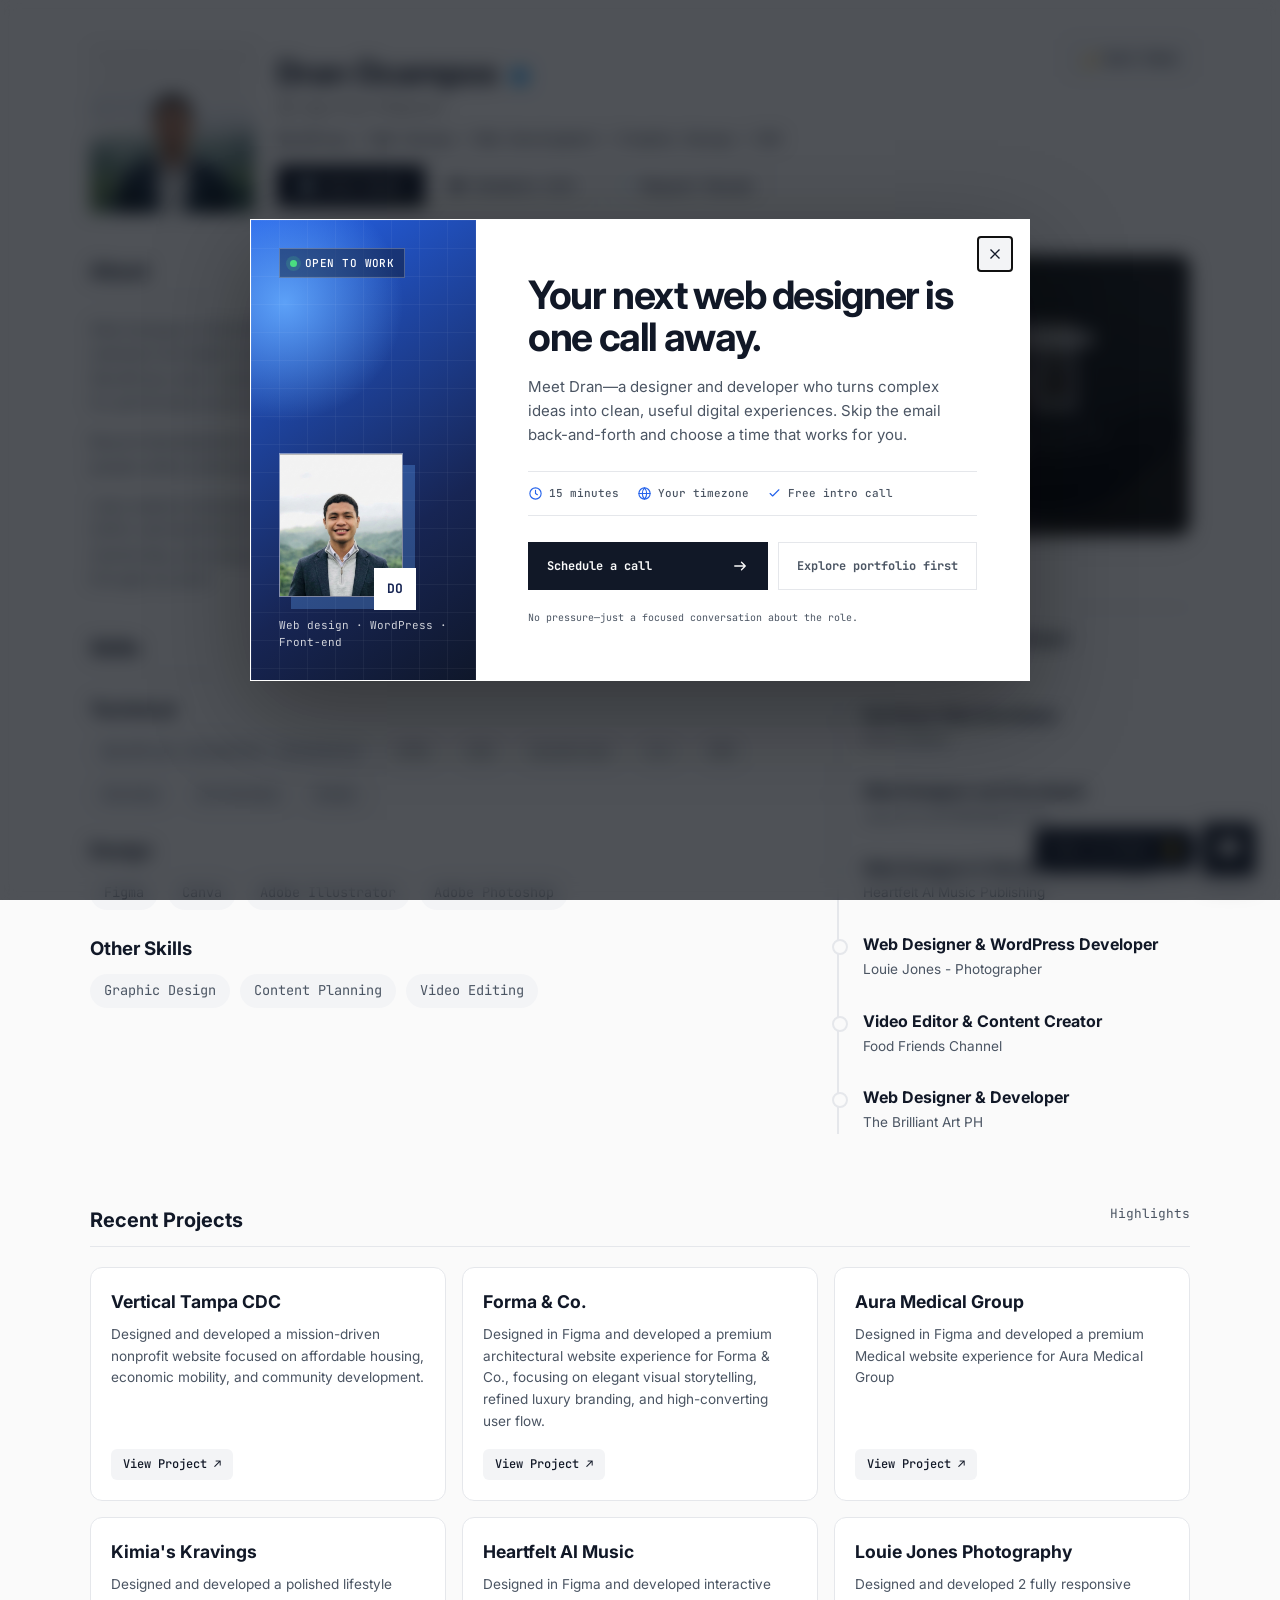
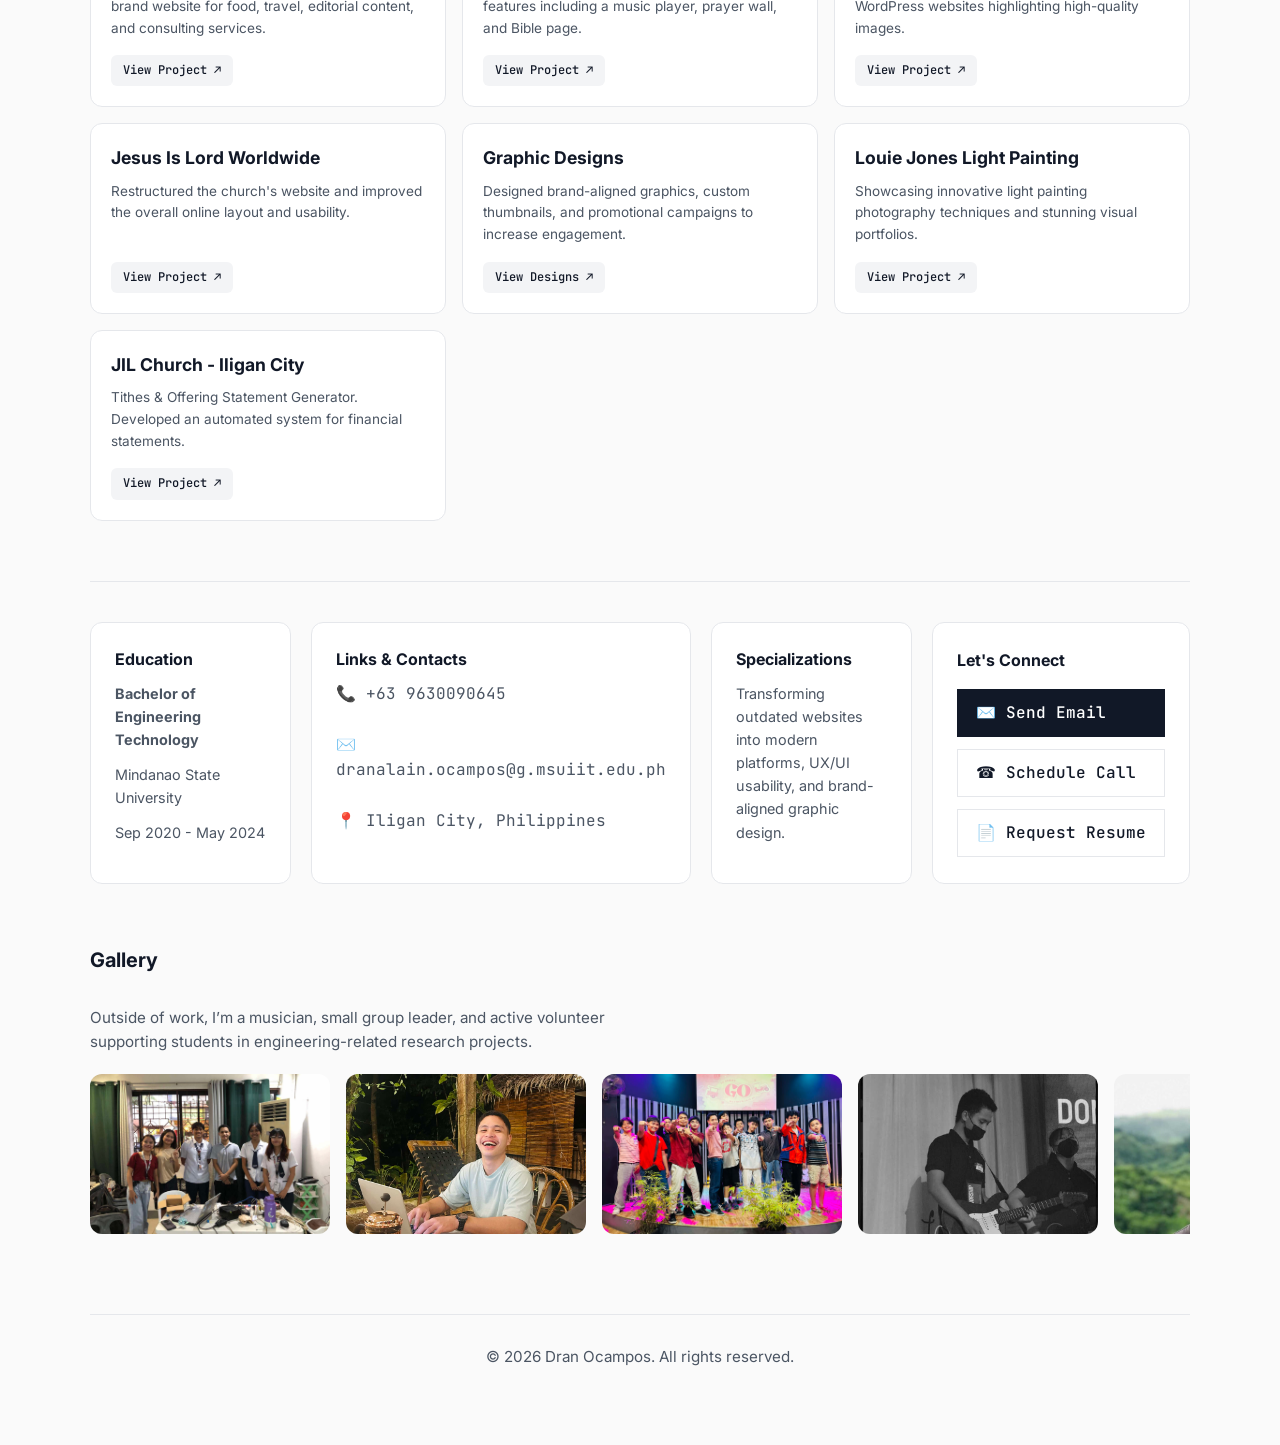
==== commit 4b745aa6: "Add recruiter call booking modal" ====
--- a/index.html
+++ b/index.html
@@ -288,7 +288,7 @@
             <button
               class="btn btn-outline"
               onclick="
-                window.open('https://cal.com/dran-ocampos-n5j36a/30min?overlayCalendar=true')
+                window.open('https://cal.com/dran-ocampos-n5j36a/15min?overlayCalendar=true')
               "
             >
               &#9742; Schedule Call
@@ -631,7 +631,7 @@
             <button
               class="btn btn-outline"
               onclick="
-                window.open('https://cal.com/dran-ocampos-n5j36a/30min?overlayCalendar=true')
+                window.open('https://cal.com/dran-ocampos-n5j36a/15min?overlayCalendar=true')
               "
             >
               &#9742; Schedule Call
@@ -730,6 +730,89 @@
       </div>
     </div>
 
+    <div
+      id="recruiter-call-modal"
+      class="recruiter-call-modal"
+      role="dialog"
+      aria-modal="true"
+      aria-labelledby="recruiter-modal-title"
+      aria-describedby="recruiter-modal-description"
+      aria-hidden="true"
+    >
+      <div class="recruiter-modal-card" role="document">
+        <button
+          class="recruiter-modal-close"
+          type="button"
+          aria-label="Close schedule call popup"
+        >
+          <svg viewBox="0 0 24 24" aria-hidden="true">
+            <path d="M6 6l12 12M18 6L6 18" />
+          </svg>
+        </button>
+
+        <div class="recruiter-modal-accent" aria-hidden="true">
+          <span class="recruiter-modal-status"><i></i> Open to work</span>
+          <div class="recruiter-avatar-wrap">
+            <img src="images/profile2.png" alt="" />
+            <span>DO</span>
+          </div>
+          <p>Web design · WordPress · Front-end</p>
+        </div>
+
+        <div class="recruiter-modal-copy">
+          <h2 id="recruiter-modal-title">
+            Your next web designer is one call away.
+          </h2>
+          <p id="recruiter-modal-description">
+            Meet Dran—a designer and developer who turns complex ideas into
+            clean, useful digital experiences. Skip the email back-and-forth
+            and choose a time that works for you.
+          </p>
+
+          <div class="recruiter-modal-details" aria-label="Call details">
+            <span>
+              <svg viewBox="0 0 24 24" aria-hidden="true">
+                <circle cx="12" cy="12" r="9" />
+                <path d="M12 7v5l3 2" />
+              </svg>
+              15 minutes
+            </span>
+            <span>
+              <svg viewBox="0 0 24 24" aria-hidden="true">
+                <circle cx="12" cy="12" r="9" />
+                <path d="M3 12h18M12 3c2.3 2.5 3.5 5.5 3.5 9s-1.2 6.5-3.5 9c-2.3-2.5-3.5-5.5-3.5-9S9.7 5.5 12 3z" />
+              </svg>
+              Your timezone
+            </span>
+            <span>
+              <svg viewBox="0 0 24 24" aria-hidden="true">
+                <path d="M5 12l4 4L19 6" />
+              </svg>
+              Free intro call
+            </span>
+          </div>
+
+          <div class="recruiter-modal-actions">
+            <a
+              class="recruiter-book-button"
+              href="https://cal.com/dran-ocampos-n5j36a/15min?overlayCalendar=true"
+              target="_blank"
+              rel="noopener noreferrer"
+            >
+              Schedule a call
+              <svg viewBox="0 0 24 24" aria-hidden="true">
+                <path d="M5 12h14M14 7l5 5-5 5" />
+              </svg>
+            </a>
+            <button class="recruiter-explore-button" type="button">
+              Explore portfolio first
+            </button>
+          </div>
+          <small>No pressure—just a focused conversation about the role.</small>
+        </div>
+      </div>
+    </div>
+
     <div id="resumeModal" class="modal">
       <div class="modal-content" style="max-width: 420px; text-align: center">
         <span class="close-modal" onclick="closeResumeModal()">&times;</span>
--- a/css/style.css
+++ b/css/style.css
@@ -740,3 +740,351 @@
   height: 18px;
   fill: currentColor; /* It will match your text color automatically */
 }
+
+/* Recruiter call popup */
+.recruiter-call-modal {
+  position: fixed;
+  inset: 0;
+  z-index: 10000;
+  display: grid;
+  place-items: center;
+  padding: 24px;
+  background: rgba(7, 10, 18, 0.7);
+  backdrop-filter: blur(9px);
+  -webkit-backdrop-filter: blur(9px);
+  opacity: 0;
+  visibility: hidden;
+  transition: opacity 0.25s ease, visibility 0.25s ease;
+}
+
+.recruiter-call-modal.is-visible {
+  opacity: 1;
+  visibility: visible;
+}
+
+.recruiter-modal-card {
+  position: relative;
+  width: min(100%, 780px);
+  min-width: 0;
+  display: grid;
+  grid-template-columns: 225px 1fr;
+  overflow: hidden;
+  background: var(--card-bg);
+  border: 1px solid rgba(255, 255, 255, 0.18);
+  box-shadow: 0 30px 90px rgba(0, 0, 0, 0.35);
+  transform: translateY(18px) scale(0.98);
+  transition: transform 0.35s cubic-bezier(0.16, 1, 0.3, 1);
+}
+
+.recruiter-call-modal.is-visible .recruiter-modal-card {
+  transform: translateY(0) scale(1);
+}
+
+.recruiter-modal-close {
+  position: absolute;
+  top: 16px;
+  right: 16px;
+  z-index: 2;
+  width: 36px;
+  height: 36px;
+  display: grid;
+  place-items: center;
+  background: var(--tag-bg);
+  color: var(--text-main);
+  border: 1px solid var(--border-color);
+  cursor: pointer;
+}
+
+.recruiter-modal-close:hover {
+  border-color: var(--text-main);
+  transform: rotate(4deg);
+}
+
+.recruiter-modal-close svg {
+  width: 18px;
+  fill: none;
+  stroke: currentColor;
+  stroke-width: 1.8;
+}
+
+.recruiter-modal-accent {
+  position: relative;
+  display: flex;
+  flex-direction: column;
+  justify-content: flex-end;
+  min-height: 460px;
+  padding: 28px;
+  color: #fff;
+  background:
+    radial-gradient(circle at 15% 18%, rgba(96, 165, 250, 0.95), transparent 28%),
+    linear-gradient(145deg, #2563eb 0%, #172554 68%, #0f172a 100%);
+  isolation: isolate;
+}
+
+.recruiter-modal-accent::after {
+  content: "";
+  position: absolute;
+  inset: 0;
+  z-index: -1;
+  opacity: 0.18;
+  background-image: linear-gradient(rgba(255, 255, 255, 0.25) 1px, transparent 1px),
+    linear-gradient(90deg, rgba(255, 255, 255, 0.25) 1px, transparent 1px);
+  background-size: 28px 28px;
+}
+
+.recruiter-modal-status {
+  position: absolute;
+  top: 28px;
+  left: 28px;
+  display: inline-flex;
+  align-items: center;
+  gap: 8px;
+  padding: 7px 10px;
+  font: 500 11px var(--font-mono);
+  letter-spacing: 0.04em;
+  text-transform: uppercase;
+  color: #fff;
+  background: rgba(15, 23, 42, 0.48);
+  border: 1px solid rgba(255, 255, 255, 0.24);
+}
+
+.recruiter-modal-status i {
+  width: 7px;
+  height: 7px;
+  border-radius: 50%;
+  background: #4ade80;
+  box-shadow: 0 0 0 4px rgba(74, 222, 128, 0.16);
+}
+
+.recruiter-avatar-wrap {
+  position: relative;
+  width: 124px;
+  height: 144px;
+  margin-bottom: 20px;
+  border: 1px solid rgba(255, 255, 255, 0.45);
+  box-shadow: 12px 12px 0 rgba(96, 165, 250, 0.3);
+}
+
+.recruiter-avatar-wrap img {
+  width: 100%;
+  height: 100%;
+  display: block;
+  object-fit: cover;
+}
+
+.recruiter-avatar-wrap span {
+  position: absolute;
+  right: -14px;
+  bottom: -14px;
+  display: grid;
+  place-items: center;
+  width: 42px;
+  height: 42px;
+  font: 700 13px var(--font-mono);
+  color: #172554;
+  background: #fff;
+}
+
+.recruiter-modal-accent p {
+  margin: 0;
+  color: rgba(255, 255, 255, 0.8);
+  font: 400 11px/1.6 var(--font-mono);
+}
+
+.recruiter-modal-copy {
+  min-width: 0;
+  padding: 54px 52px 42px;
+}
+
+.recruiter-modal-eyebrow {
+  display: block;
+  margin-bottom: 12px;
+  color: var(--accent-color);
+  font: 700 11px var(--font-mono);
+  letter-spacing: 0.13em;
+  text-transform: uppercase;
+}
+
+.recruiter-modal-copy h2 {
+  max-width: 440px;
+  margin-bottom: 16px;
+  font-size: clamp(1.8rem, 4vw, 2.45rem);
+  line-height: 1.08;
+  letter-spacing: -0.035em;
+}
+
+.recruiter-modal-copy > p {
+  max-width: 470px;
+  margin-bottom: 24px;
+  font-size: 0.94rem;
+}
+
+.recruiter-modal-details {
+  display: flex;
+  flex-wrap: wrap;
+  gap: 10px 18px;
+  margin-bottom: 26px;
+  padding: 14px 0;
+  border-top: 1px solid var(--border-color);
+  border-bottom: 1px solid var(--border-color);
+}
+
+.recruiter-modal-details span {
+  display: inline-flex;
+  align-items: center;
+  gap: 6px;
+  color: var(--text-muted);
+  font: 500 11px var(--font-mono);
+}
+
+.recruiter-modal-details svg {
+  width: 15px;
+  height: 15px;
+  fill: none;
+  stroke: var(--accent-color);
+  stroke-width: 1.8;
+  stroke-linecap: round;
+  stroke-linejoin: round;
+}
+
+.recruiter-modal-actions {
+  display: flex;
+  align-items: stretch;
+  gap: 10px;
+  margin-bottom: 13px;
+}
+
+.recruiter-book-button,
+.recruiter-explore-button {
+  min-height: 48px;
+  padding: 0 18px;
+  border: 1px solid transparent;
+  font: 700 12px var(--font-mono);
+  cursor: pointer;
+}
+
+.recruiter-book-button {
+  display: inline-flex;
+  flex: 1;
+  align-items: center;
+  justify-content: space-between;
+  gap: 18px;
+  background: var(--text-main);
+  color: var(--bg-color);
+}
+
+.recruiter-book-button:hover {
+  color: #fff;
+  background: var(--accent-color);
+  transform: translateY(-2px);
+}
+
+.recruiter-book-button svg {
+  width: 18px;
+  fill: none;
+  stroke: currentColor;
+  stroke-width: 1.8;
+  stroke-linecap: round;
+  stroke-linejoin: round;
+}
+
+.recruiter-explore-button {
+  background: transparent;
+  color: var(--text-muted);
+  border-color: var(--border-color);
+}
+
+.recruiter-explore-button:hover {
+  color: var(--text-main);
+  border-color: var(--text-main);
+}
+
+.recruiter-modal-copy small {
+  color: var(--text-muted);
+  font: 400 10px var(--font-mono);
+}
+
+body.recruiter-modal-open {
+  overflow: hidden;
+}
+
+@media (max-width: 700px) {
+  .recruiter-call-modal {
+    align-items: end;
+    padding: 12px;
+  }
+
+  .recruiter-modal-card {
+    width: 100%;
+    max-width: 100%;
+    grid-template-columns: minmax(0, 1fr);
+    max-height: calc(100vh - 24px);
+    overflow-x: hidden;
+    overflow-y: auto;
+  }
+
+  .recruiter-modal-accent {
+    min-height: 124px;
+    justify-content: center;
+    padding: 24px;
+  }
+
+  .recruiter-modal-status {
+    top: 20px;
+    left: 20px;
+  }
+
+  .recruiter-avatar-wrap {
+    width: 70px;
+    height: 78px;
+    margin: 22px 0 0 auto;
+    box-shadow: 7px 7px 0 rgba(96, 165, 250, 0.3);
+  }
+
+  .recruiter-avatar-wrap span {
+    right: -8px;
+    bottom: -8px;
+    width: 30px;
+    height: 30px;
+    font-size: 9px;
+  }
+
+  .recruiter-modal-accent p {
+    position: absolute;
+    left: 20px;
+    bottom: 20px;
+    max-width: 190px;
+  }
+
+  .recruiter-modal-copy {
+    padding: 30px 24px 24px;
+  }
+
+  .recruiter-modal-copy h2 {
+    font-size: 1.65rem;
+  }
+
+  .recruiter-modal-details {
+    gap: 10px 14px;
+  }
+
+  .recruiter-modal-details span {
+    white-space: normal;
+  }
+
+  .recruiter-modal-actions {
+    flex-direction: column;
+  }
+
+  .recruiter-book-button,
+  .recruiter-explore-button {
+    width: 100%;
+  }
+}
+
+@media (prefers-reduced-motion: reduce) {
+  .recruiter-call-modal,
+  .recruiter-modal-card {
+    transition: none;
+  }
+}
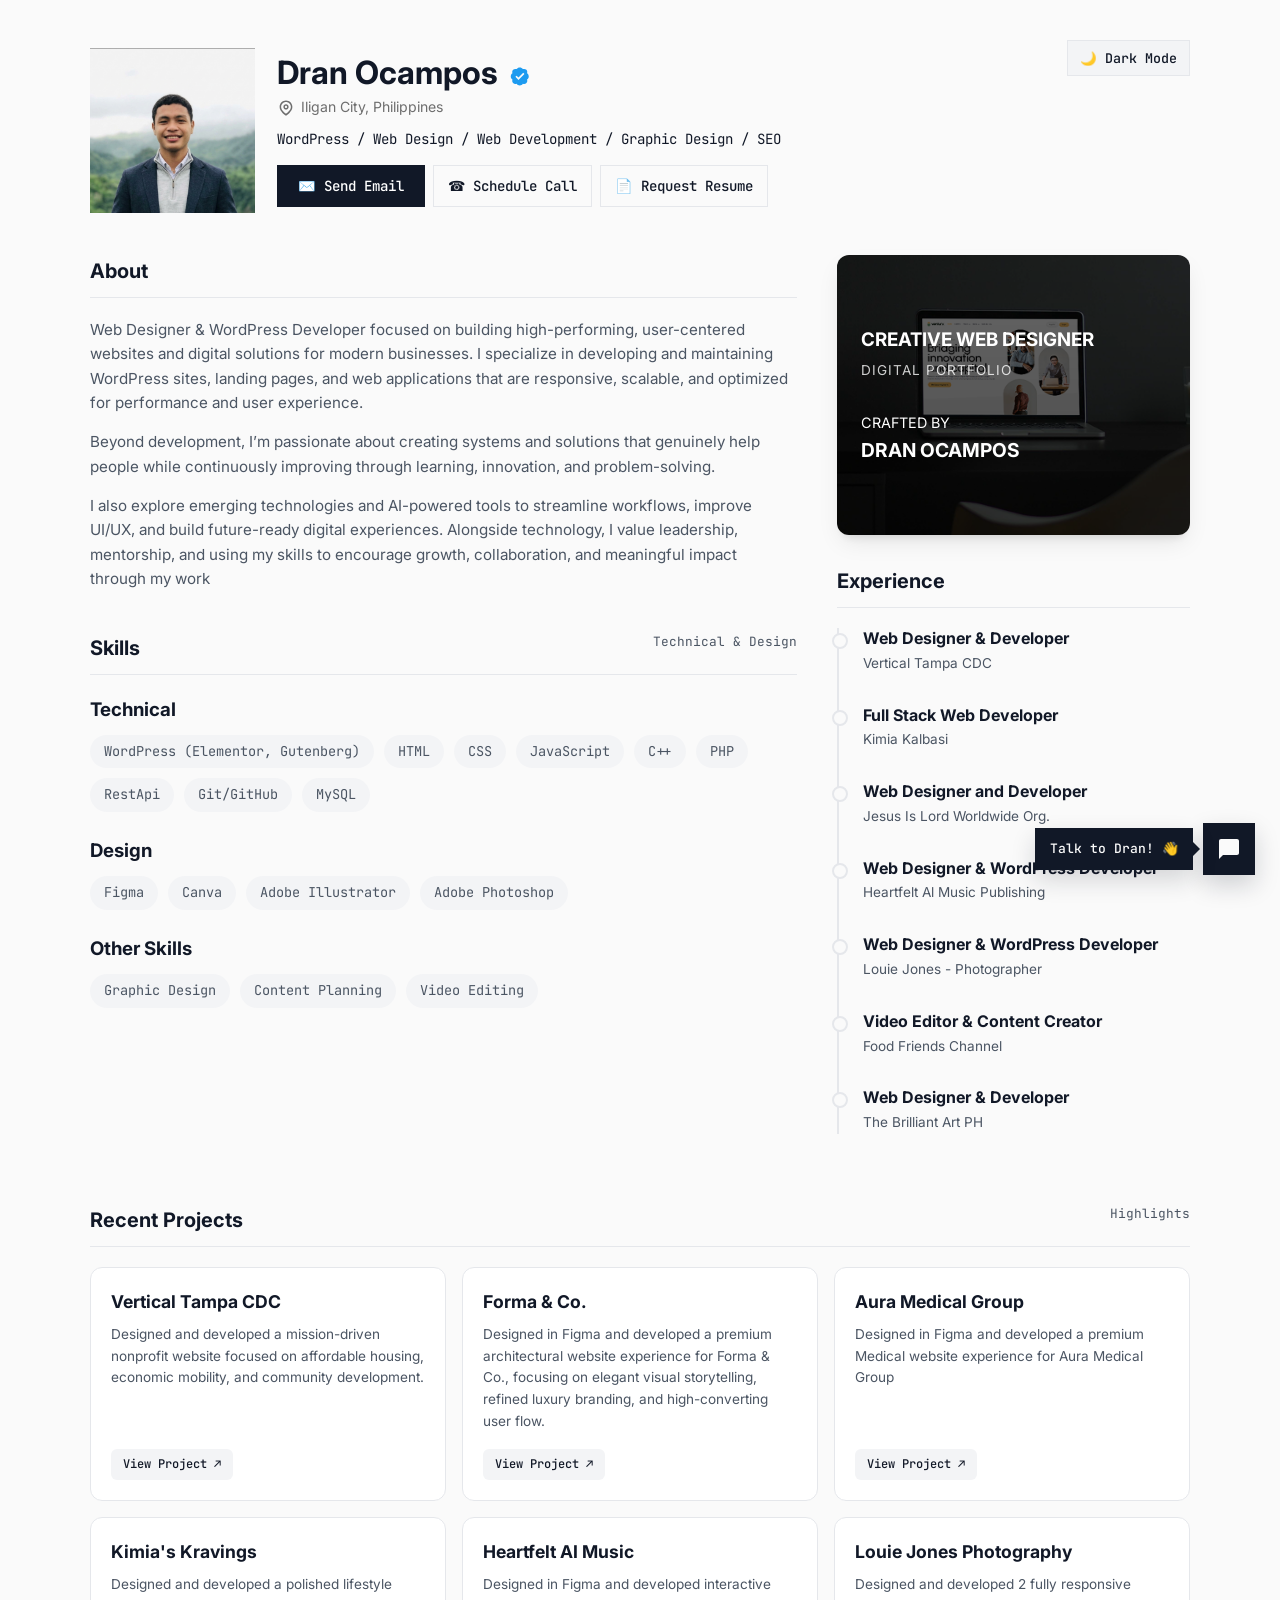
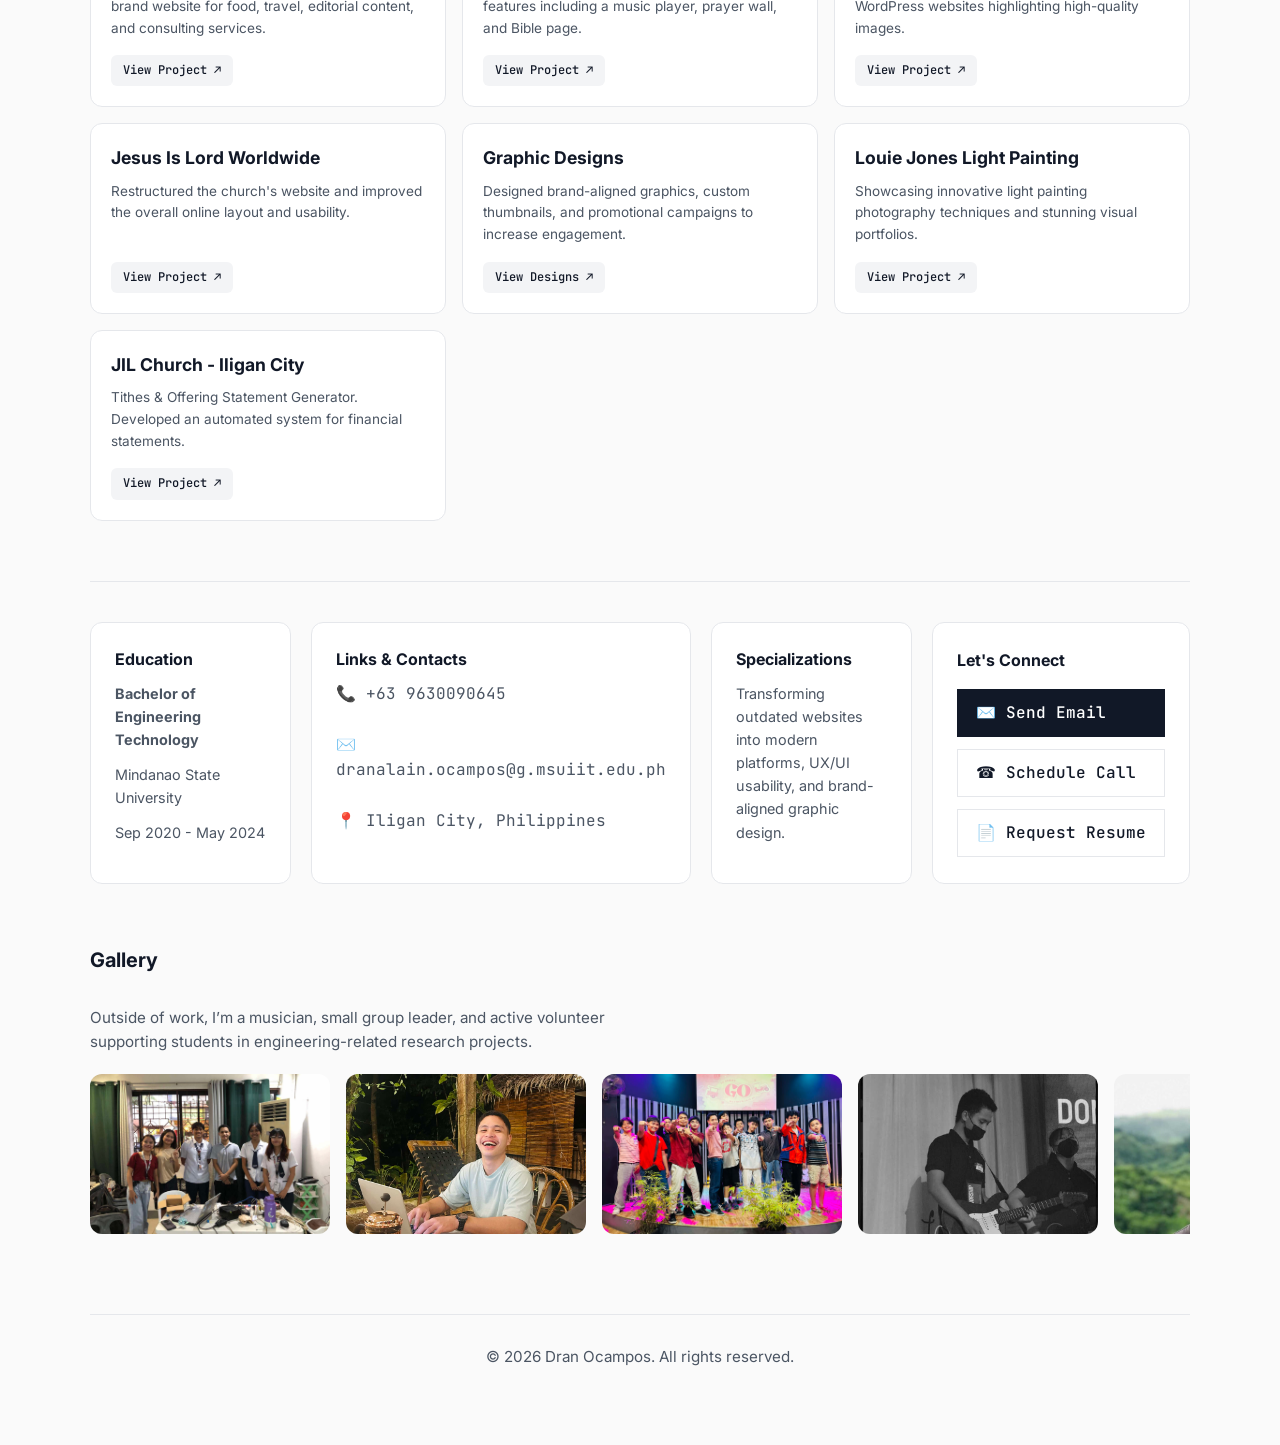
==== commit 59df1d4c: "Refine recruiter modal timing and messaging" ====
--- a/index.html
+++ b/index.html
@@ -761,7 +761,7 @@
 
         <div class="recruiter-modal-copy">
           <h2 id="recruiter-modal-title">
-            Your next web designer is one call away.
+            Open to opportunities? Let&rsquo;s talk.
           </h2>
           <p id="recruiter-modal-description">
             Meet Dran—a designer and developer who turns complex ideas into
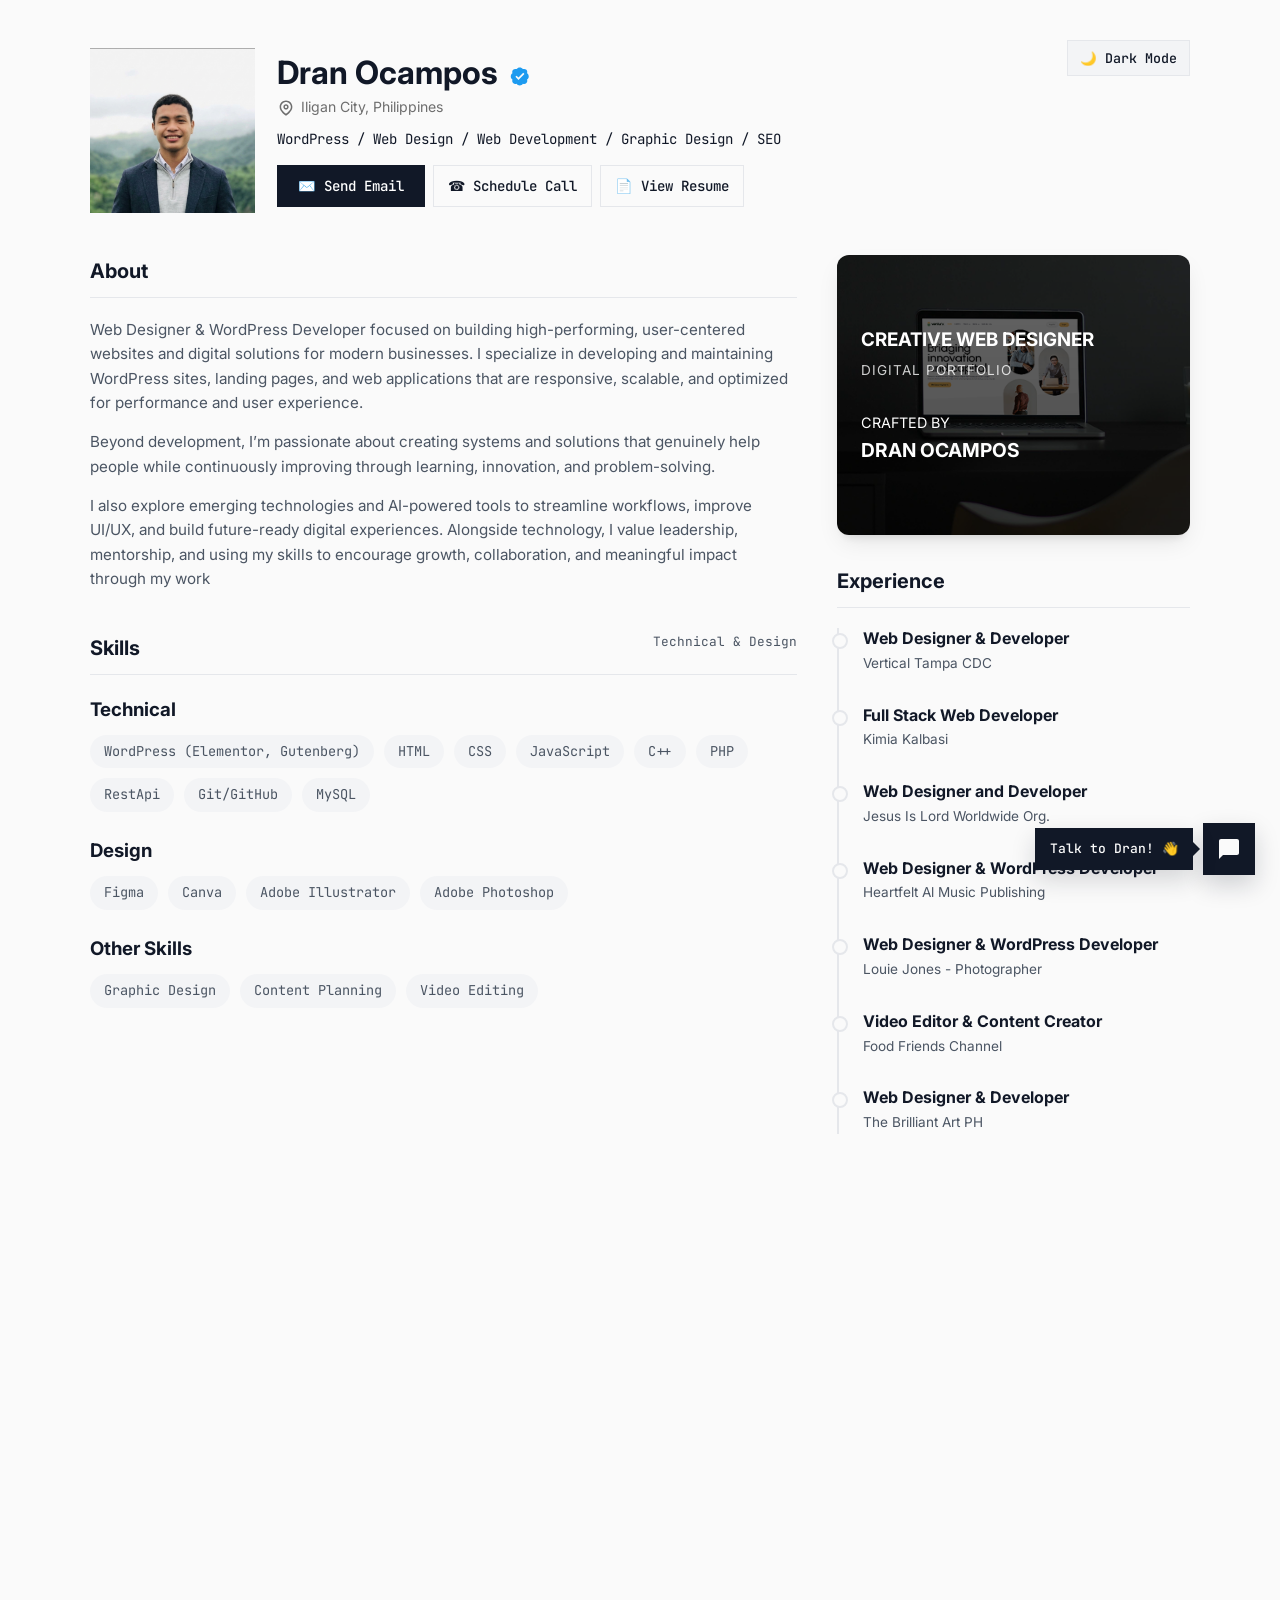
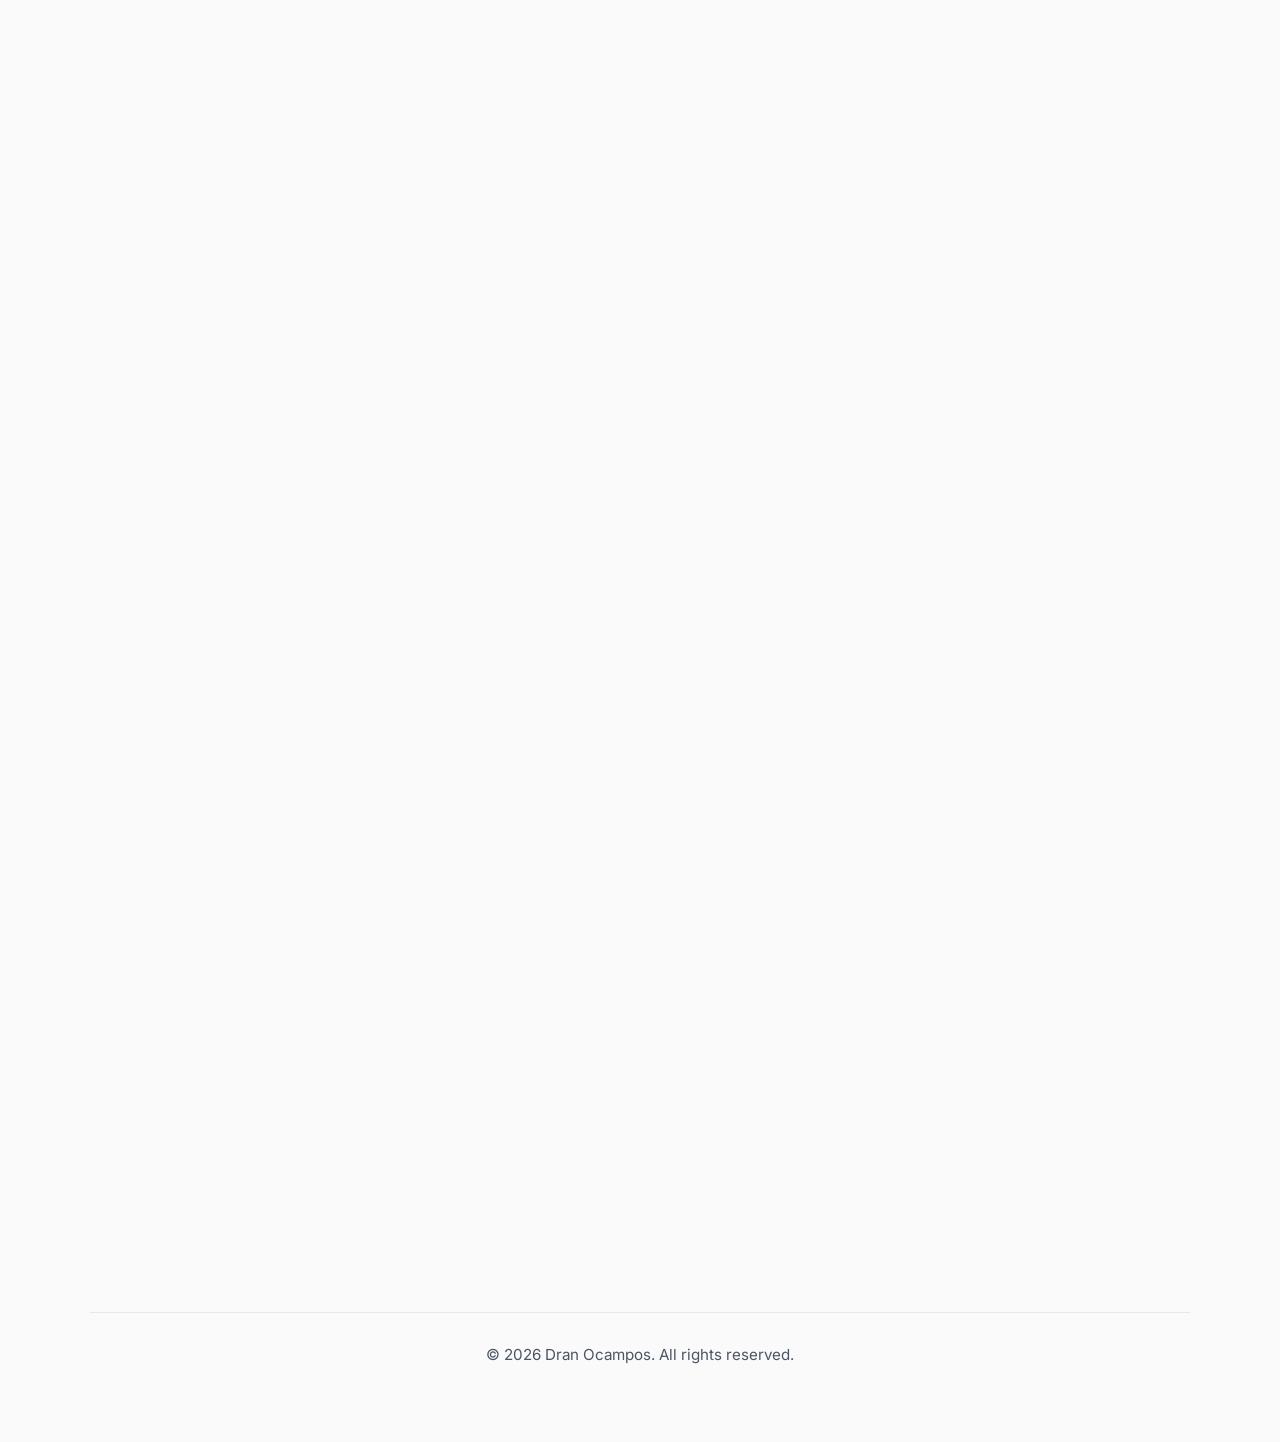
==== commit 336c9c68: "Add view resume links" ====
--- a/index.html
+++ b/index.html
@@ -13,84 +13,6 @@
     <link rel="stylesheet" href="css/style.css" />
     <link rel="icon" type="image/png" href="favicon.png" />
     <style>
-      /* --- Modal Styles --- */
-      .modal {
-        display: none;
-        position: fixed;
-        z-index: 2000;
-        left: 0;
-        top: 0;
-        width: 100%;
-        height: 100%;
-        background-color: rgba(0, 0, 0, 0.6);
-        backdrop-filter: blur(4px);
-        align-items: center;
-        justify-content: center;
-      }
-      .modal-content {
-        background-color: #ffffff;
-        color: #333333;
-        margin: auto;
-        padding: 24px;
-        border-radius: 12px;
-        width: 90%;
-        max-width: 800px;
-        box-shadow: 0 10px 25px rgba(0, 0, 0, 0.2);
-        position: relative;
-        animation: modalFadeIn 0.3s ease-out;
-      }
-      @keyframes modalFadeIn {
-        from {
-          opacity: 0;
-          transform: translateY(-20px);
-        }
-        to {
-          opacity: 1;
-          transform: translateY(0);
-        }
-      }
-      .close-modal {
-        position: absolute;
-        right: 20px;
-        top: 15px;
-        font-size: 28px;
-        font-weight: 700;
-        cursor: pointer;
-        color: #888;
-        transition: color 0.2s;
-      }
-      .close-modal:hover {
-        color: #111;
-      }
-      .pdf-container {
-        margin: 20px 0;
-        border: 1px solid #eaeaea;
-        border-radius: 8px;
-        overflow: hidden;
-        background: #f9f9f9;
-      }
-      .modal-actions {
-        display: flex;
-        justify-content: center;
-        margin-top: 15px;
-      }
-
-      /* Dark mode support for modal */
-      [data-theme="dark"] .modal-content {
-        background-color: #1e1e1e;
-        color: #f1f1f1;
-        border: 1px solid #333;
-      }
-      [data-theme="dark"] .close-modal {
-        color: #aaa;
-      }
-      [data-theme="dark"] .close-modal:hover {
-        color: #fff;
-      }
-      [data-theme="dark"] .pdf-container {
-        border-color: #333;
-      }
-
       /* --- MOBILE RESPONSIVENESS FIXES --- */
       @media (max-width: 768px) {
         /* 1. Profile Header - Match Reference Image Layout */
@@ -294,9 +216,14 @@
               &#9742; Schedule Call
             </button>
 
-            <button class="btn btn-outline" onclick="openResumeModal()">
-              📄 Request Resume
-            </button>
+            <a
+              class="btn btn-outline"
+              href="images/Dran_Ocampos_Resume.png"
+              target="_blank"
+              rel="noopener noreferrer"
+            >
+              📄 View Resume
+            </a>
           </div>
         </div>
       </header>
@@ -637,9 +564,14 @@
               &#9742; Schedule Call
             </button>
 
-            <button class="btn btn-outline" onclick="openResumeModal()">
-              📄 Request Resume
-            </button>
+            <a
+              class="btn btn-outline"
+              href="images/Dran_Ocampos_Resume.png"
+              target="_blank"
+              rel="noopener noreferrer"
+            >
+              📄 View Resume
+            </a>
           </div>
         </div>
       </div>
@@ -813,37 +745,6 @@
       </div>
     </div>
 
-    <div id="resumeModal" class="modal">
-      <div class="modal-content" style="max-width: 420px; text-align: center">
-        <span class="close-modal" onclick="closeResumeModal()">&times;</span>
-        <h2 style="margin-top: 0">Request Sent</h2>
-        <p style="margin-bottom: 0">Request is sent to Dran Ocampos.</p>
-        <div class="modal-actions">
-          <button class="btn btn-primary" onclick="closeResumeModal()">
-            OK
-          </button>
-        </div>
-      </div>
-    </div>
-
-    <script>
-      function openResumeModal() {
-        document.getElementById("resumeModal").style.display = "flex";
-      }
-
-      function closeResumeModal() {
-        document.getElementById("resumeModal").style.display = "none";
-      }
-
-      // Close modal if user clicks outside of the modal content
-      window.onclick = function (event) {
-        var modal = document.getElementById("resumeModal");
-        if (event.target === modal) {
-          closeResumeModal();
-        }
-      };
-    </script>
-
     <script src="js/script.js"></script>
   </body>
 </html>
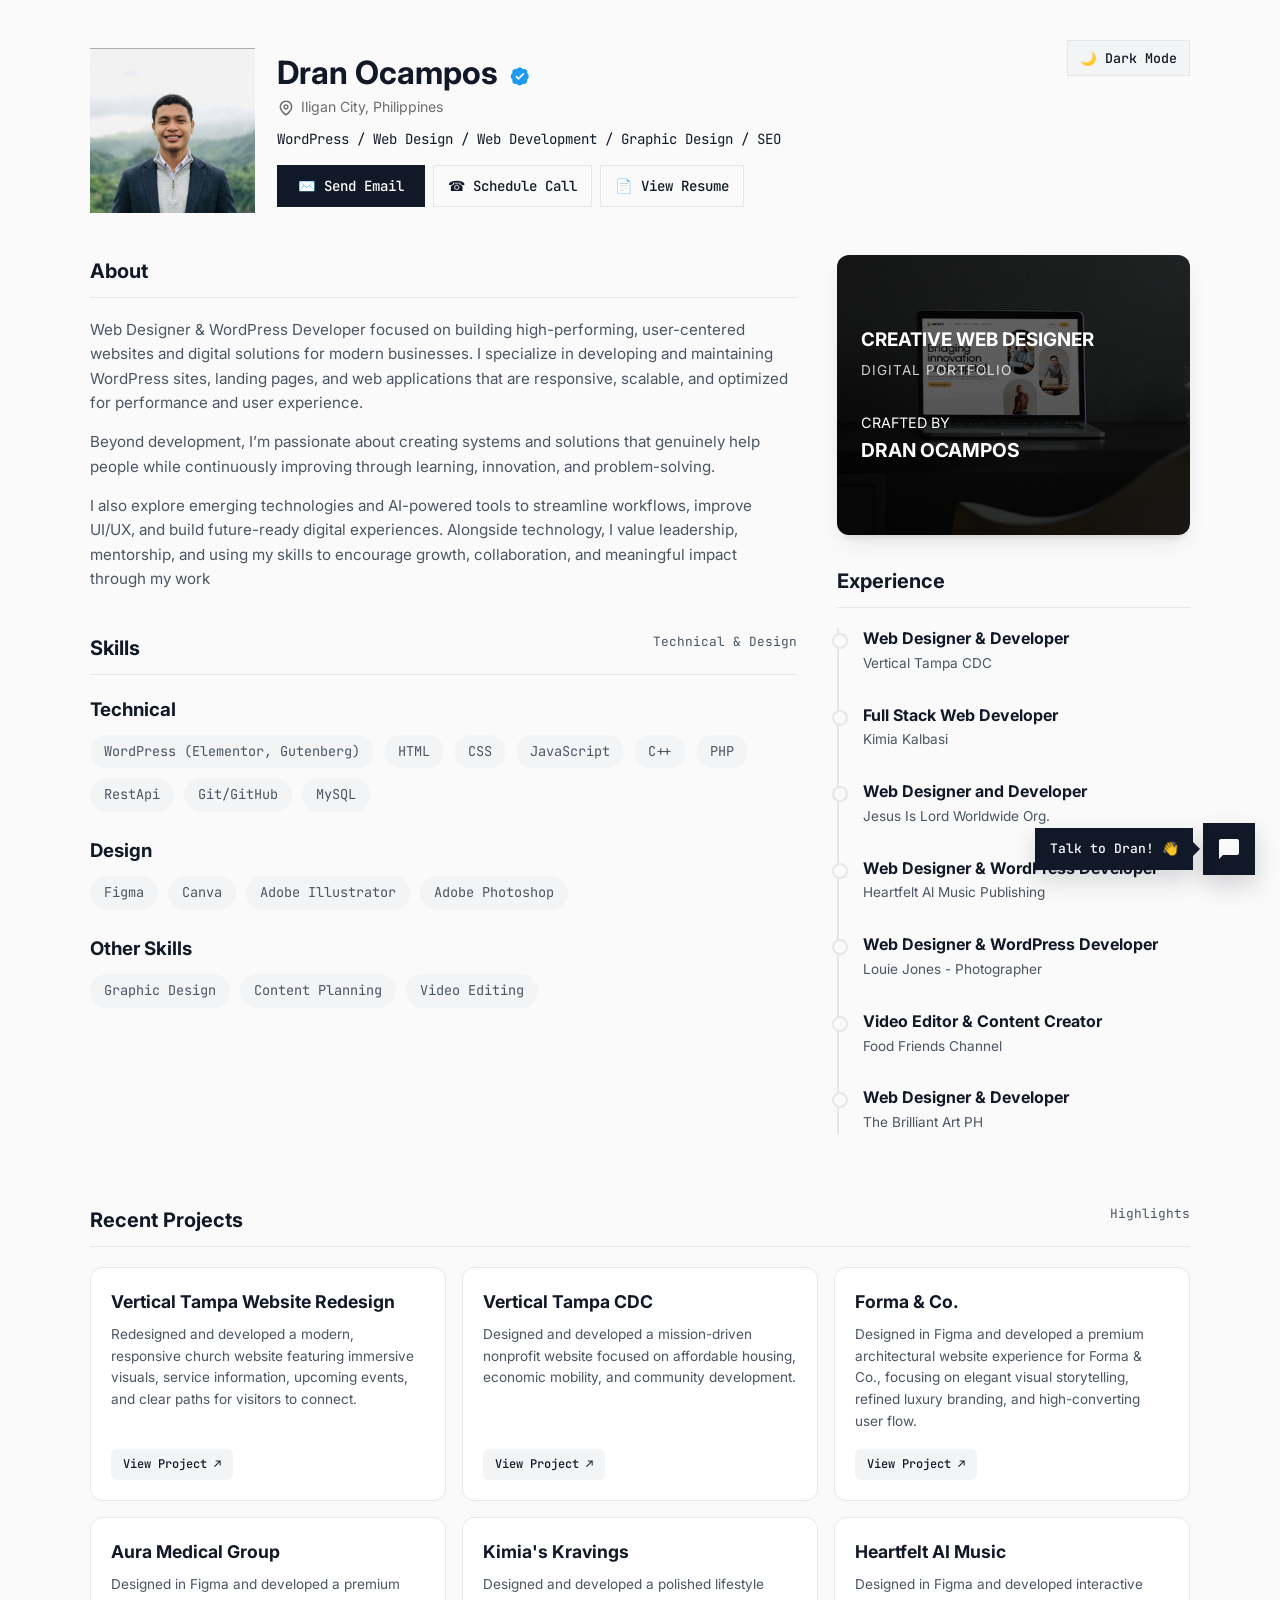
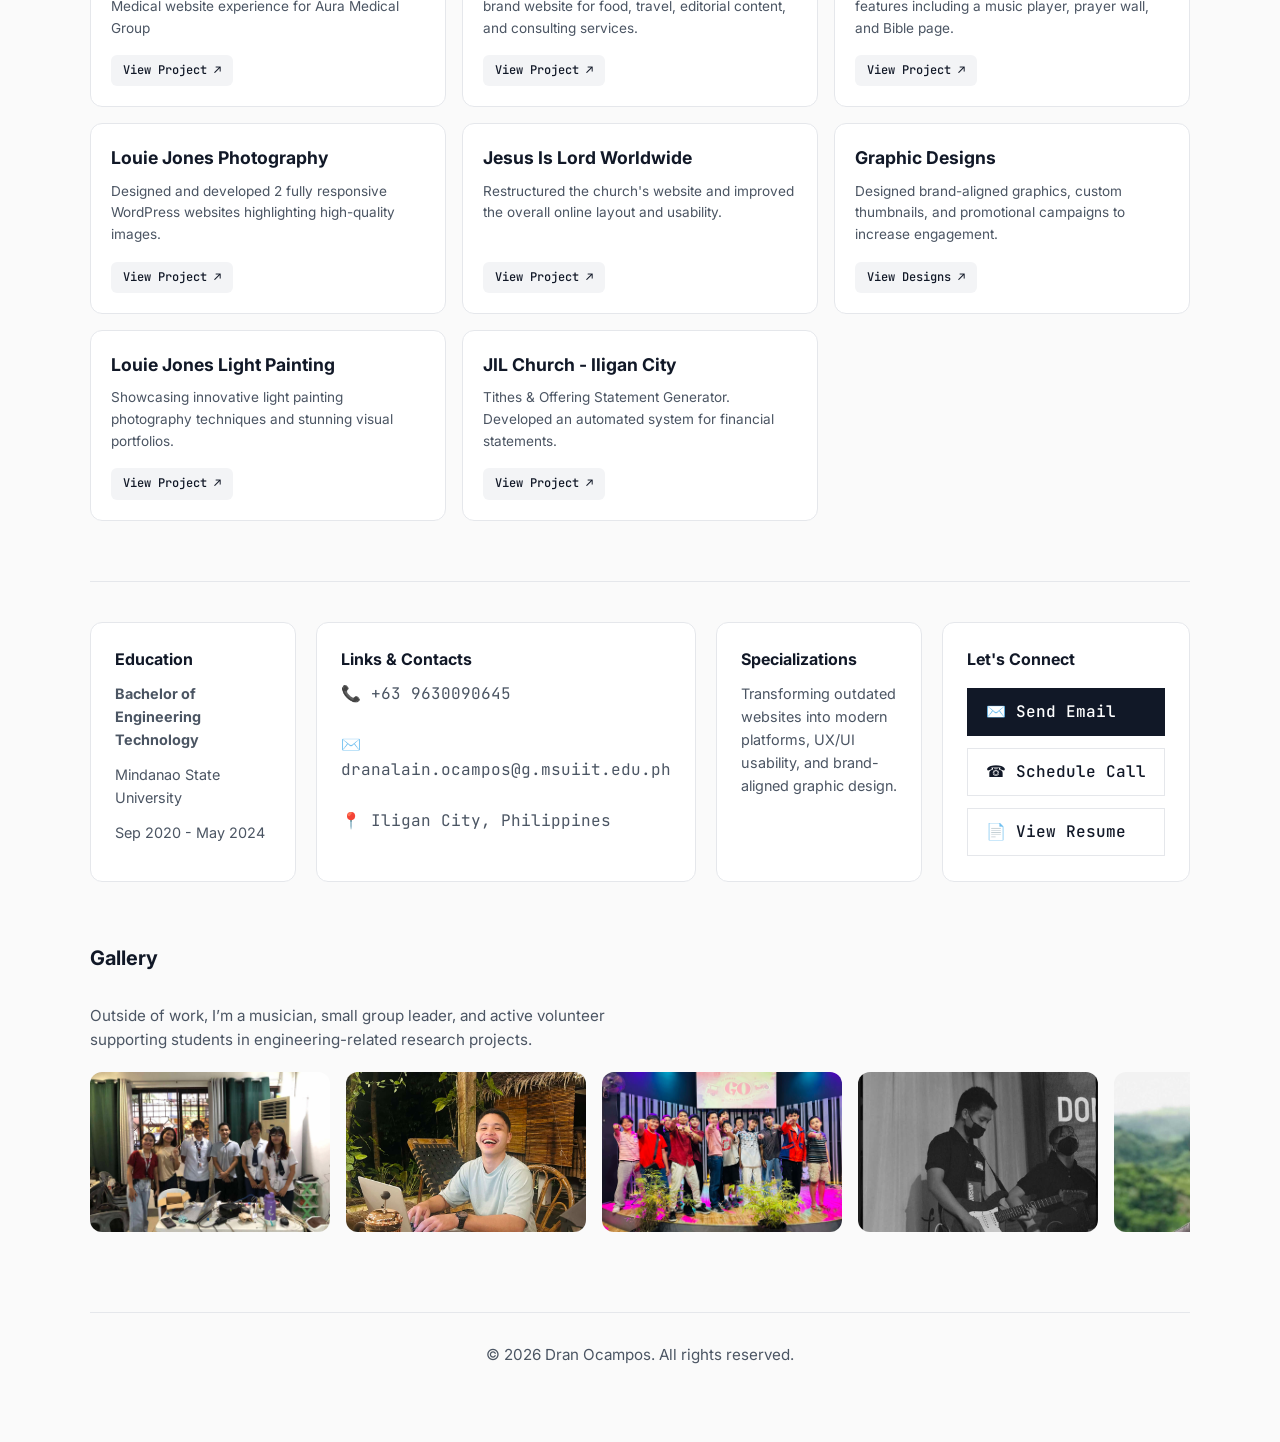
==== commit 3399dde9: "Add Vertical Tampa redesign project" ====
--- a/index.html
+++ b/index.html
@@ -381,6 +381,20 @@
         </h2>
         <div class="projects-grid">
           <a
+            href="https://vertical-tampa-redesign.vercel.app/union.html"
+            target="_blank"
+            class="project-card"
+          >
+            <h4>Vertical Tampa Website Redesign</h4>
+            <p>
+              Redesigned and developed a modern, responsive church website
+              featuring immersive visuals, service information, upcoming
+              events, and clear paths for visitors to connect.
+            </p>
+            <span class="project-link">View Project ↗</span>
+          </a>
+
+          <a
             href="https://verticaltampacdc.com/"
             target="_blank"
             class="project-card"
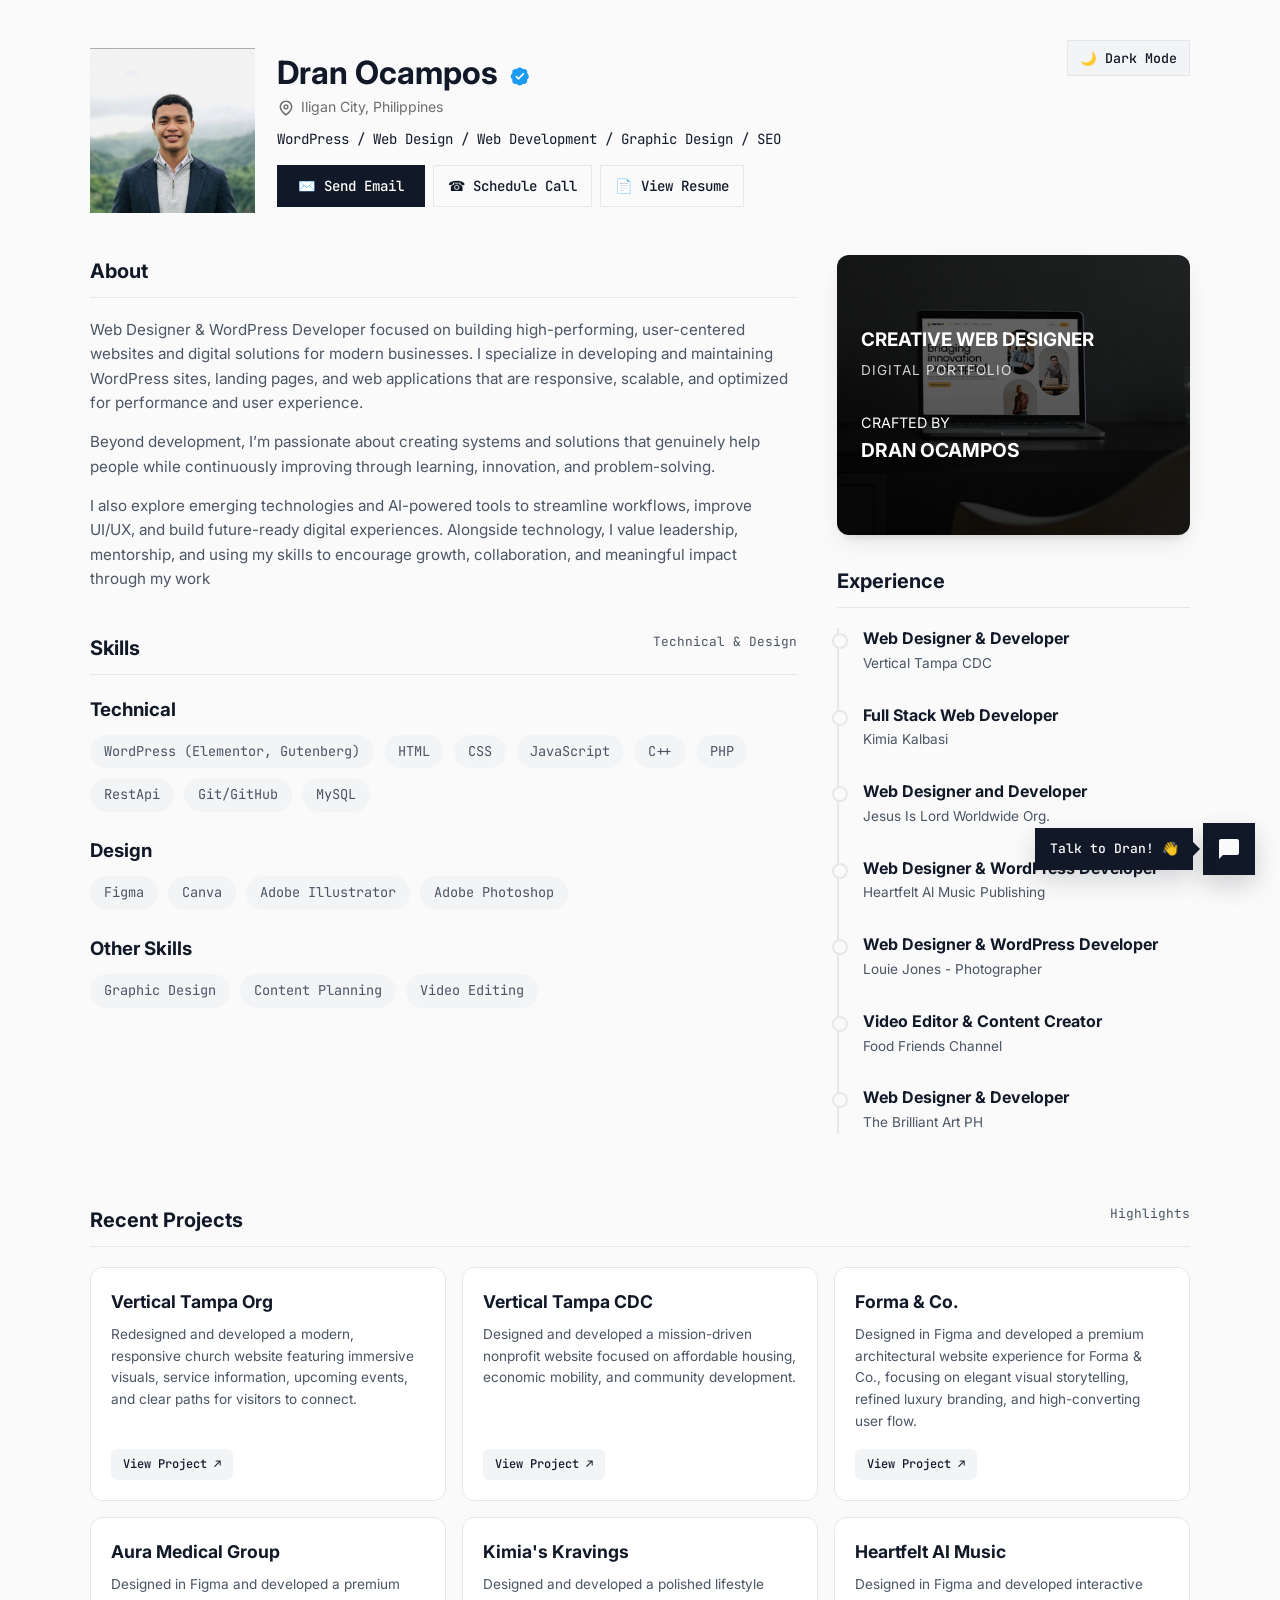
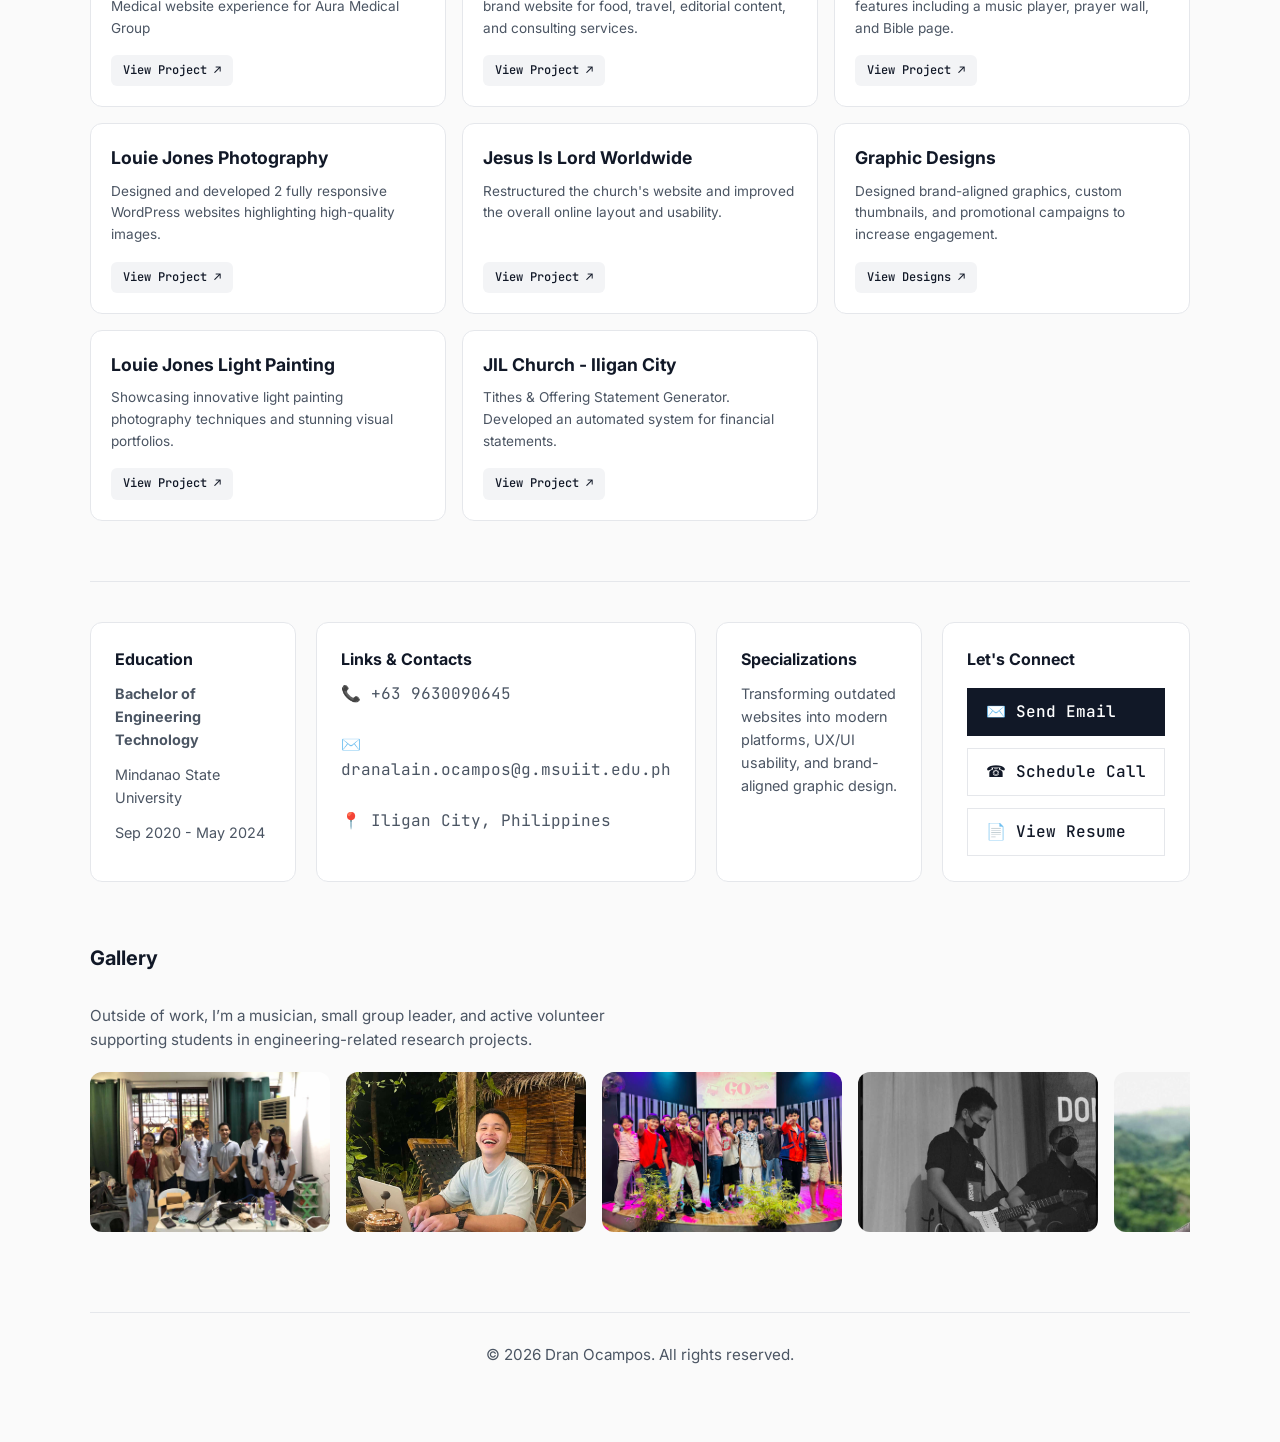
==== commit d2ba7b48: "Rename Vertical Tampa project" ====
--- a/index.html
+++ b/index.html
@@ -385,7 +385,7 @@
             target="_blank"
             class="project-card"
           >
-            <h4>Vertical Tampa Website Redesign</h4>
+            <h4>Vertical Tampa Org</h4>
             <p>
               Redesigned and developed a modern, responsive church website
               featuring immersive visuals, service information, upcoming
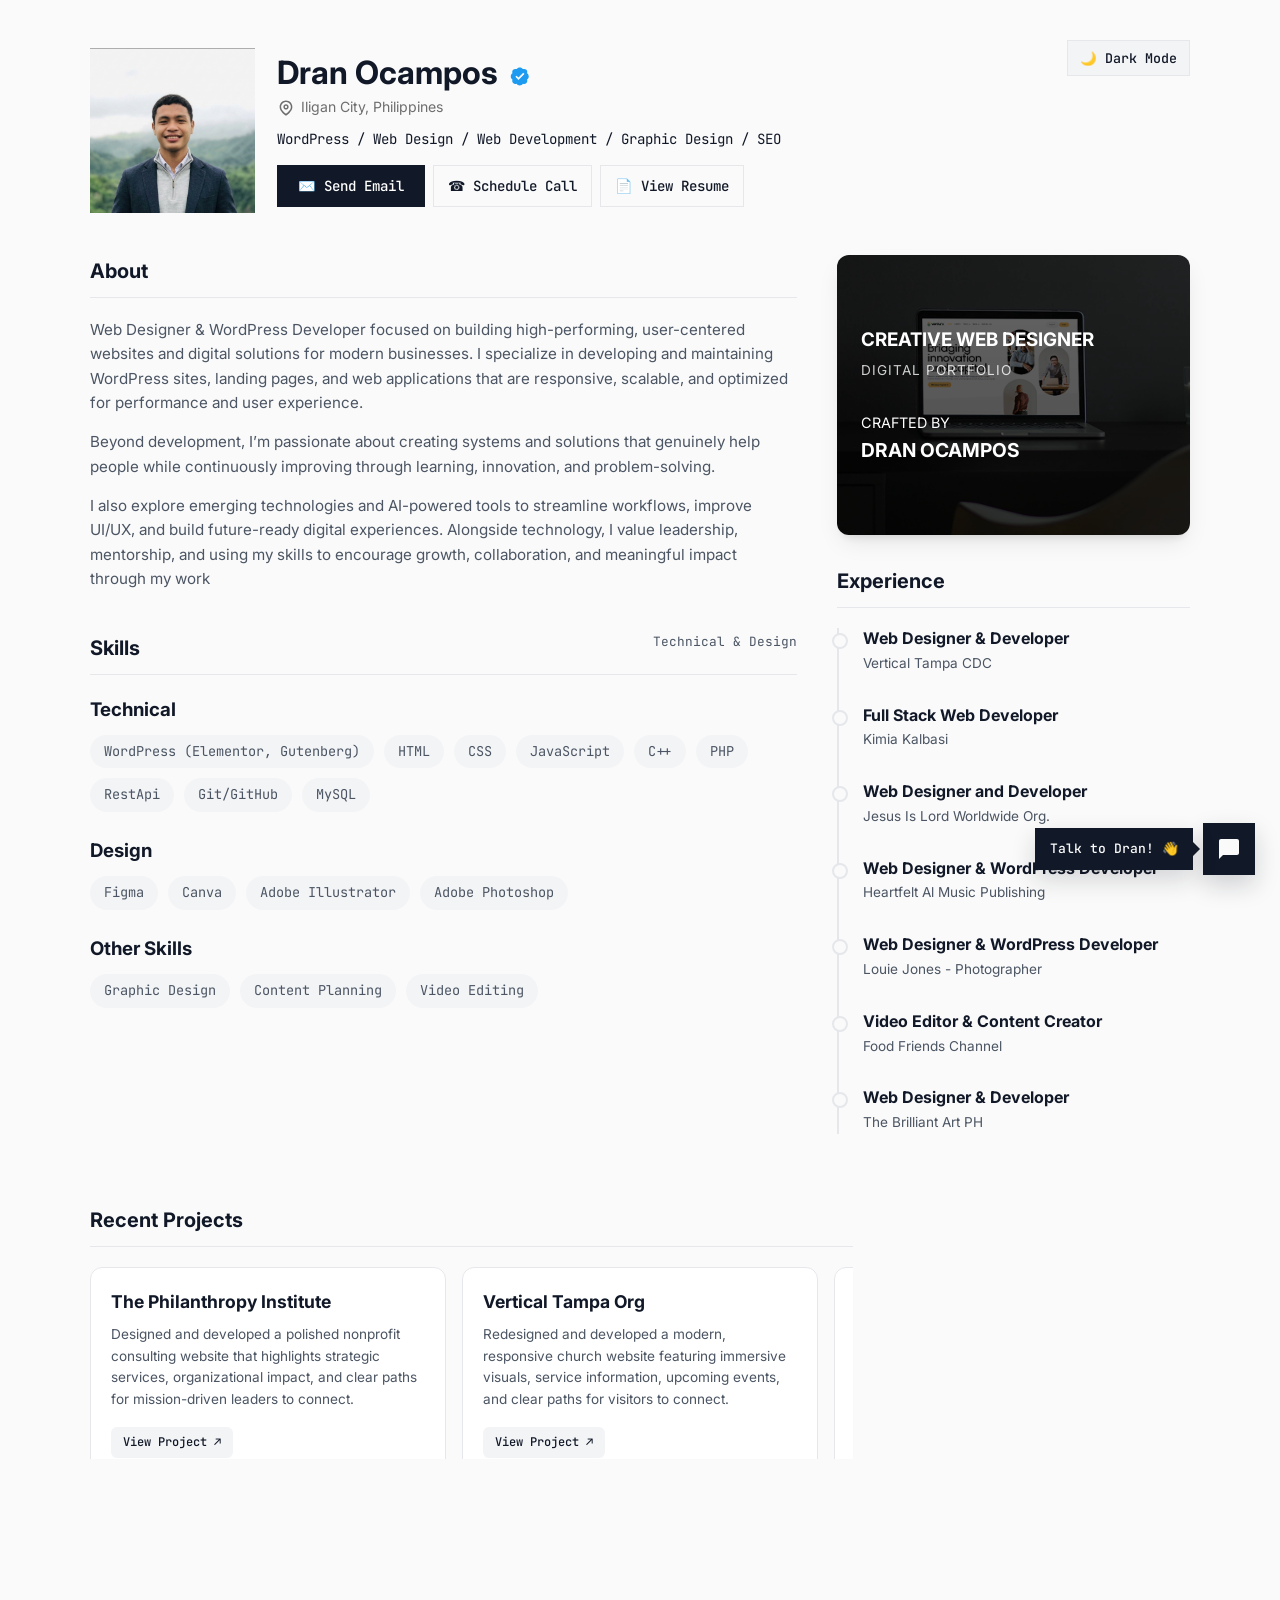
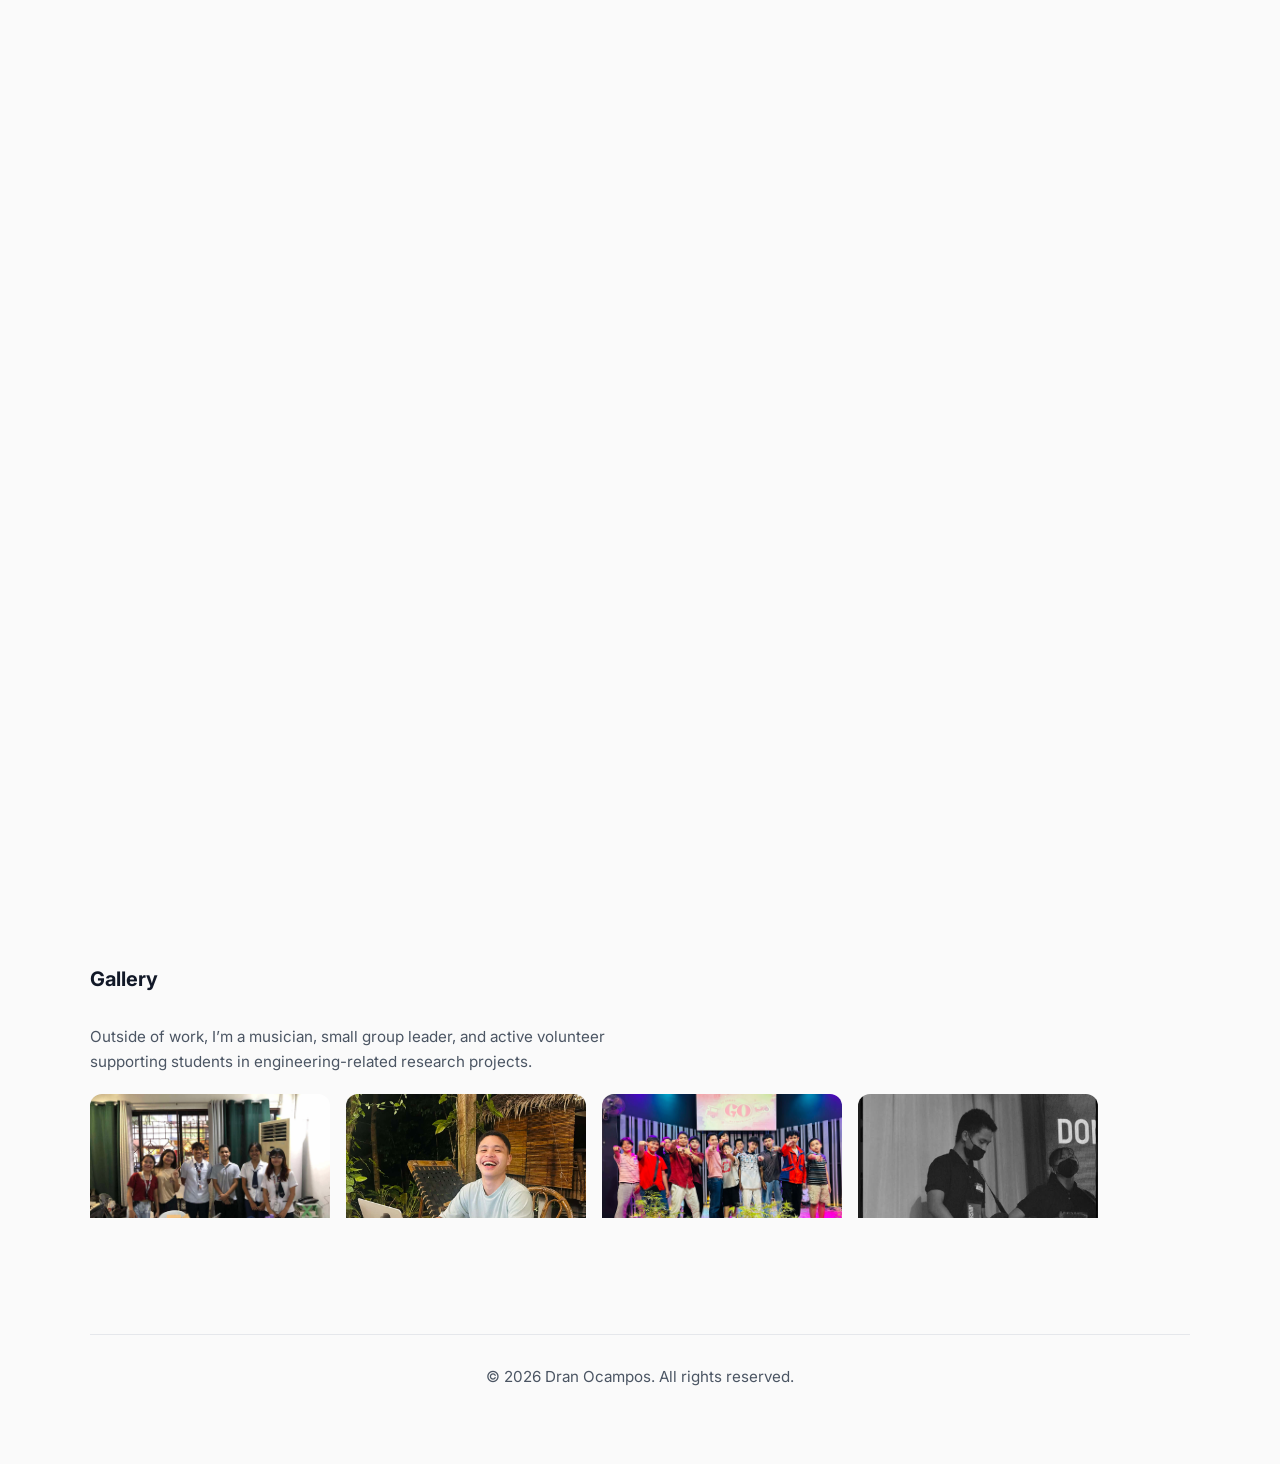
==== commit dd662300: "Add Philanthropy Institute project" ====
--- a/index.html
+++ b/index.html
@@ -381,6 +381,21 @@
         </h2>
         <div class="projects-grid">
           <a
+            href="https://philanthropy-institute-presentation.vercel.app/index.html"
+            target="_blank"
+            rel="noopener noreferrer"
+            class="project-card"
+          >
+            <h4>The Philanthropy Institute</h4>
+            <p>
+              Designed and developed a polished nonprofit consulting website
+              that highlights strategic services, organizational impact, and
+              clear paths for mission-driven leaders to connect.
+            </p>
+            <span class="project-link">View Project ↗</span>
+          </a>
+
+          <a
             href="https://vertical-tampa-redesign.vercel.app/union.html"
             target="_blank"
             class="project-card"
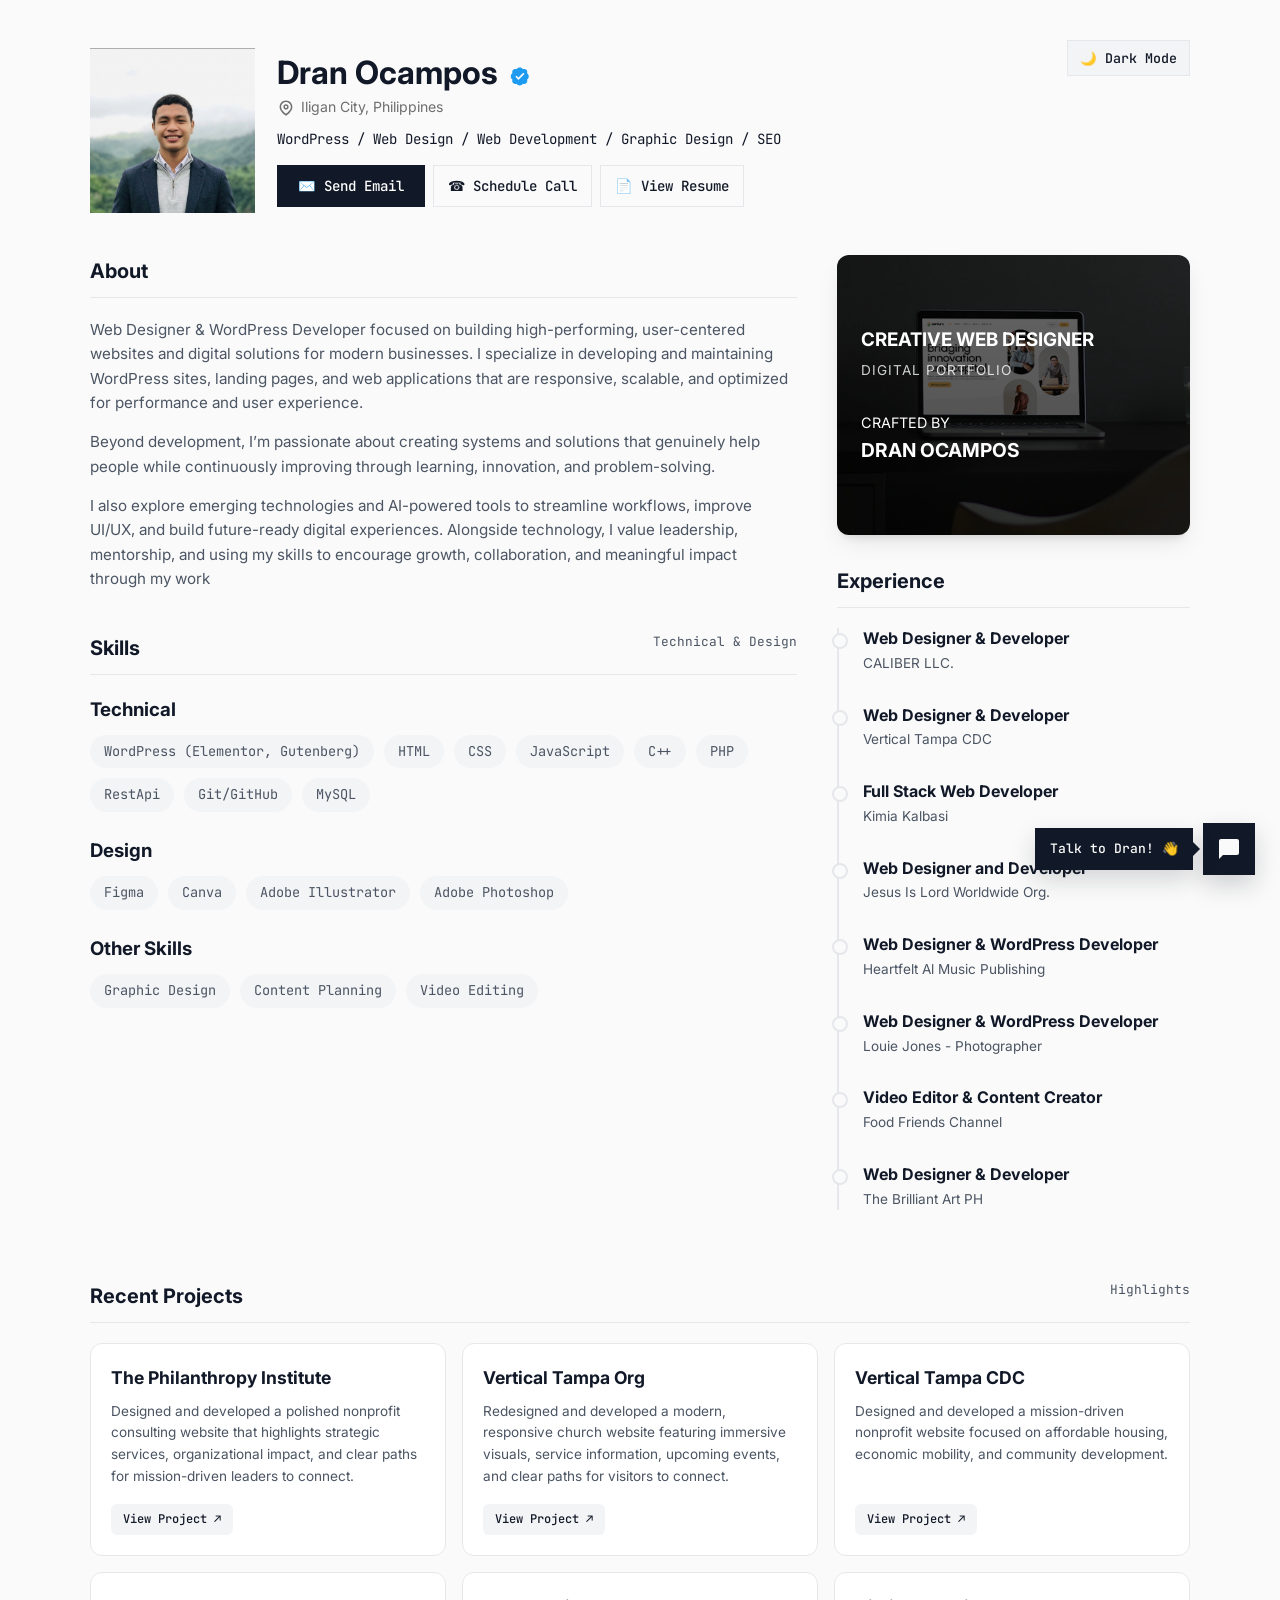
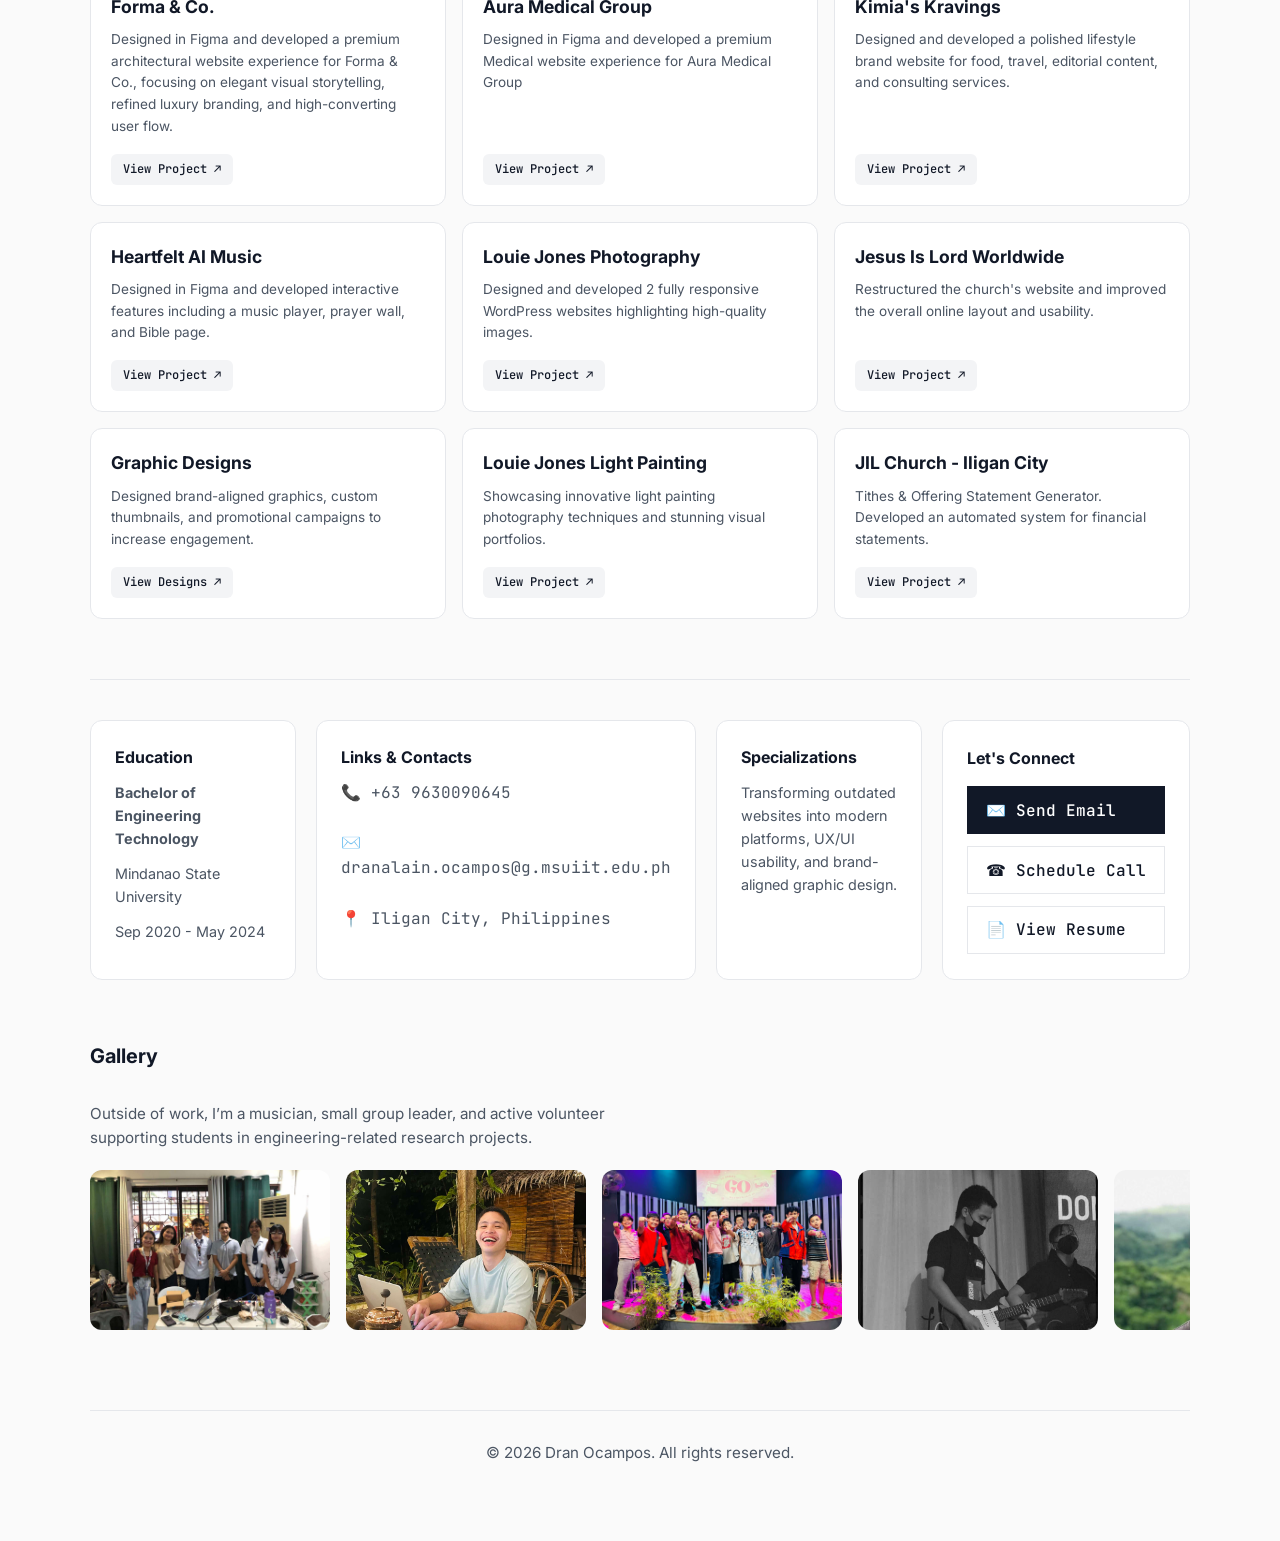
==== commit 382551ba: "Update portfolio links and experience" ====
--- a/index.html
+++ b/index.html
@@ -329,6 +329,12 @@
 
           <h2 class="section-title">Experience</h2>
           <div class="timeline">
+            <div class="timeline-item">
+              <div class="timeline-header">
+                <h4>Web Designer &amp; Developer</h4>
+              </div>
+              <p>CALIBER LLC.</p>
+            </div>
             <div class="timeline-item">
               <div class="timeline-header">
                 <h4>Web Designer &amp; Developer</h4>
@@ -381,7 +387,7 @@
         </h2>
         <div class="projects-grid">
           <a
-            href="https://philanthropy-institute-presentation.vercel.app/index.html"
+            href="https://www.thephilanthropyinstitute.org/"
             target="_blank"
             rel="noopener noreferrer"
             class="project-card"
@@ -396,7 +402,7 @@
           </a>
 
           <a
-            href="https://vertical-tampa-redesign.vercel.app/union.html"
+            href="https://www.verticaltampa.org/"
             target="_blank"
             class="project-card"
           >
